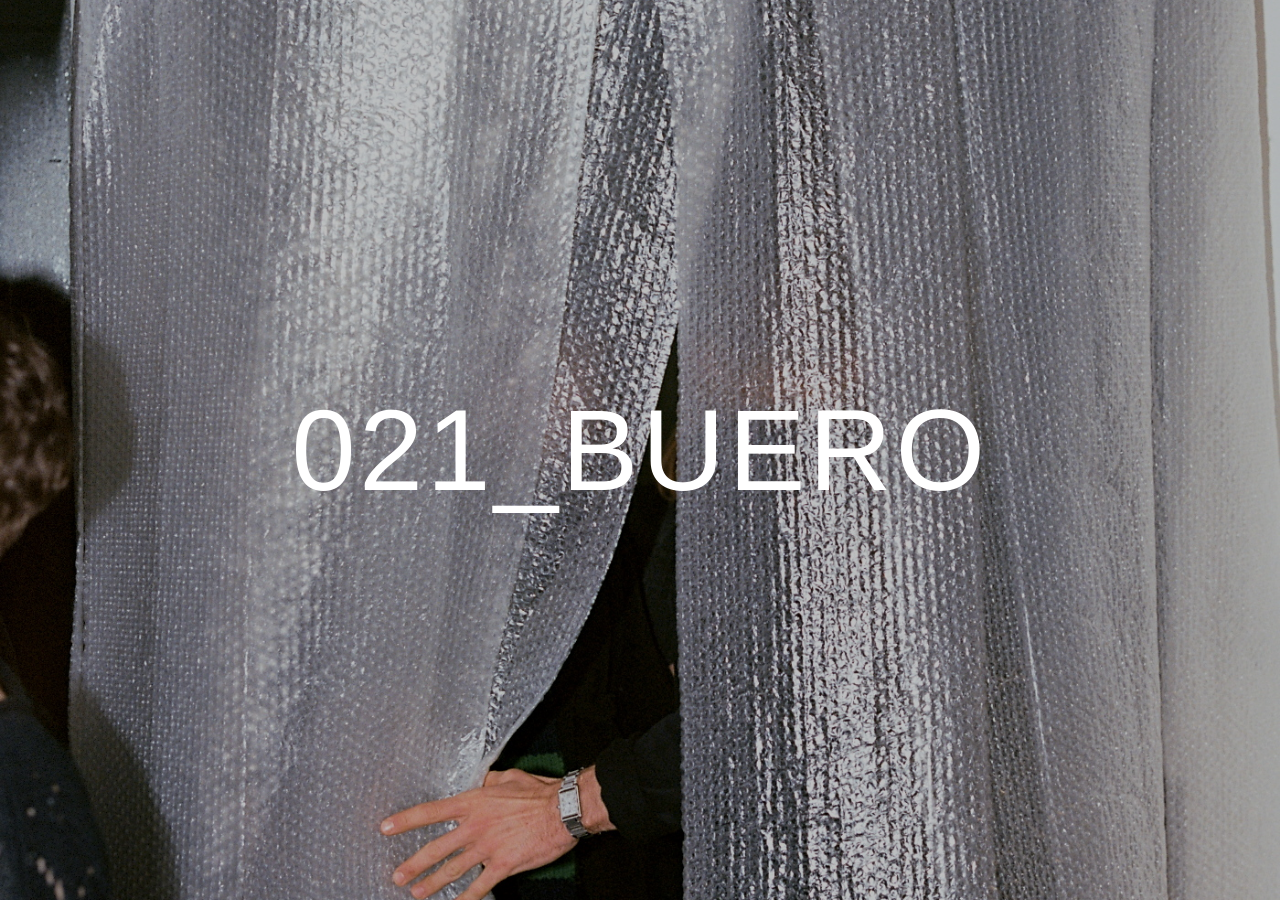
==== index.html @ 570a0ef3 "Add files via upload" ====
<!DOCTYPE html>
<html lang="en">
<head>
  <meta charset="UTF-8" />
  <meta name="viewport" content="width=device-width, initial-scale=1.0" />
  <title>021_BUERO — Architecture, Text, Image & Hospitality</title>
  
<link rel="icon" type="image/png" sizes="32x32" href="/favicon.png?v=2">

<meta property="og:title" content="021_BUERO">
<meta property="og:description" content="Collective inquiring the conditions of living together.">
<meta property="og:type" content="website">
<meta property="og:url" content="https://021buero.ch/">

<meta property="og:image" content="https://021buero.ch/preview.jpg?v=2">
<meta property="og:image:secure_url" content="https://021buero.ch/preview.jpg?v=2">
<meta property="og:image:type" content="image/jpeg">
<meta property="og:image:width" content="1200">
<meta property="og:image:height" content="630">
<meta property="og:image:alt" content="021_BUERO">

  <style>
    * {
      box-sizing: border-box;
      margin: 0;
      padding: 0;
    }

    html, body {
      width: 100%;
      height: 100%;
      font-family: Neue Haas Grotesk, Helvetica, sans-serif;
      color: white;
      overflow: hidden;
      background: black;
    }

    .background {
      position: fixed;
      inset: 0;
      z-index: 0;
    }

    .background img,
    .background video {
      width: 100%;
      height: 100%;
      object-fit: cover;
      filter: brightness(0.75);
    }

    .page {
      position: relative;
      z-index: 1;
      width: 100%;
      height: 100vh;
      display: flex;
      align-items: center;
      justify-content: center;
      text-align: center;
      padding: 24px;
    }

    .title {
      font-size: clamp(42px, 9vw, 140px);
      font-weight: 400;
      letter-spacing: 0.03em;
      cursor: pointer;
      user-select: none;
    }

    .description {
      position: absolute;
      max-width: 620px;
      font-size: clamp(16px, 2vw, 22px);
      line-height: 1.35;
      opacity: 0;
      pointer-events: none;
      transition: opacity 0.4s ease;
      padding: 24px;
    }

    .description.visible {
      opacity: 1;
      pointer-events: auto;
    }
 
.members {
  position: fixed;
  bottom: 24px;
  left: 24px;
  right: 24px;

  display: grid;
  grid-template-columns: repeat(4, 1fr);

  font-size: 13px;
  letter-spacing: 0.03em;
}

.members a {
  color: white;
  text-decoration: none;
}

.members a:nth-child(1) {
  text-align: left;
}

.members a:nth-child(2),
.members a:nth-child(3) {
  text-align: center;
}

.members a:nth-child(4) {
  text-align: right;
}

.members a {
    color: rgba(255,255,255,0.55);
    text-decoration: none;
    transition: color 0.2s ease;
}

.members a:hover {
    color: white;
}

    .title.hidden {
      opacity: 0;
      pointer-events: none;
    }

.email {
  display: inline-block;
  margin-top: 18px;
  color: white;
  text-decoration: none;
  font-size: 14px;
  letter-spacing: 0.02em;
}

.email:hover {
  text-decoration: underline;
}

    @media (max-width: 700px) {
  .members {
    grid-template-columns: repeat(2, 1fr);
    gap: 10px;
    bottom: 16px;
  }

  .members a {
    text-align: center !important;
  }
}
  </style>
</head>

<body>

<div class="background" id="background"></div>

  <main class="page">
    <h1 class="title" id="title">021_BUERO</h1>

    <div class="description" id="description">
      <p>
        021_BUERO inquires the conditions of living together.
      </p>
      <br>
      <p>
        The collective of similar minds plays across transdisciplinary fields of action. It balances conception, reflection & operation within spatial practices, text, image & hospitality.
      </p>
      
        <br>

<br>

<a class="email" href="mailto:contact@021buero.ch">
  contact@021buero.ch
</a>
         <br>
    
    </div>
  </main>

 <script>
  const backgrounds = [
    { type: "image", src: "media/image1.jpg" },
    { type: "image", src: "media/image2.jpg" },
    { type: "image", src: "media/image3.jpg" },
    { type: "image", src: "media/image4.jpg" },
    { type: "image", src: "media/image5.jpg" },
    {
      type: "video",
      src: "media/video1.mp4"
    },
    {
      type: "video",
      src: "media/video2.mp4"
    }
  ];

  const storageKey = "backgroundOrder-v2";

  function shuffle(array) {
    const shuffled = [...array];

    for (let i = shuffled.length - 1; i > 0; i--) {
      const j = Math.floor(Math.random() * (i + 1));
      [shuffled[i], shuffled[j]] = [shuffled[j], shuffled[i]];
    }

    return shuffled;
  }

  function getNextBackground() {
    let order;

    try {
      order = JSON.parse(localStorage.getItem(storageKey) || "[]");
    } catch {
      order = [];
    }

    // Alte oder ungültige gespeicherte Indizes entfernen
    order = order.filter(
      index =>
        Number.isInteger(index) &&
        index >= 0 &&
        index < backgrounds.length
    );

    if (order.length === 0) {
      order = shuffle(backgrounds.map((_, index) => index));
    }

    const nextIndex = order.shift();

    localStorage.setItem(storageKey, JSON.stringify(order));

    return backgrounds[nextIndex] || backgrounds[0];
  }

  const selected = getNextBackground();
  const background = document.getElementById("background");

  function showFallback(src) {
    background.innerHTML = `
      <img src="${src}" alt="">
    `;
  }

  if (selected.type === "image") {
    showFallback(selected.src);
  } else {
    const video = document.createElement("video");

    video.autoplay = true;
    video.muted = true;
    video.loop = true;
    video.playsInline = true;
    video.preload = "auto";
    video.src = selected.src;

    video.addEventListener("error", () => {
      showFallback(selected.fallback || backgrounds[0].src);
    });

    video.addEventListener("loadeddata", () => {
      video.play().catch(() => {
        showFallback(selected.fallback || backgrounds[0].src);
      });
    });

    background.replaceChildren(video);
  }

  const title = document.getElementById("title");
  const description = document.getElementById("description");

  title.addEventListener("click", () => {
    title.classList.add("hidden");
    description.classList.add("visible");
  });

  description.addEventListener("click", event => {
    if (event.target.closest("a")) return;

    description.classList.remove("visible");
    title.classList.remove("hidden");
  });
</script>

</body>
</html>
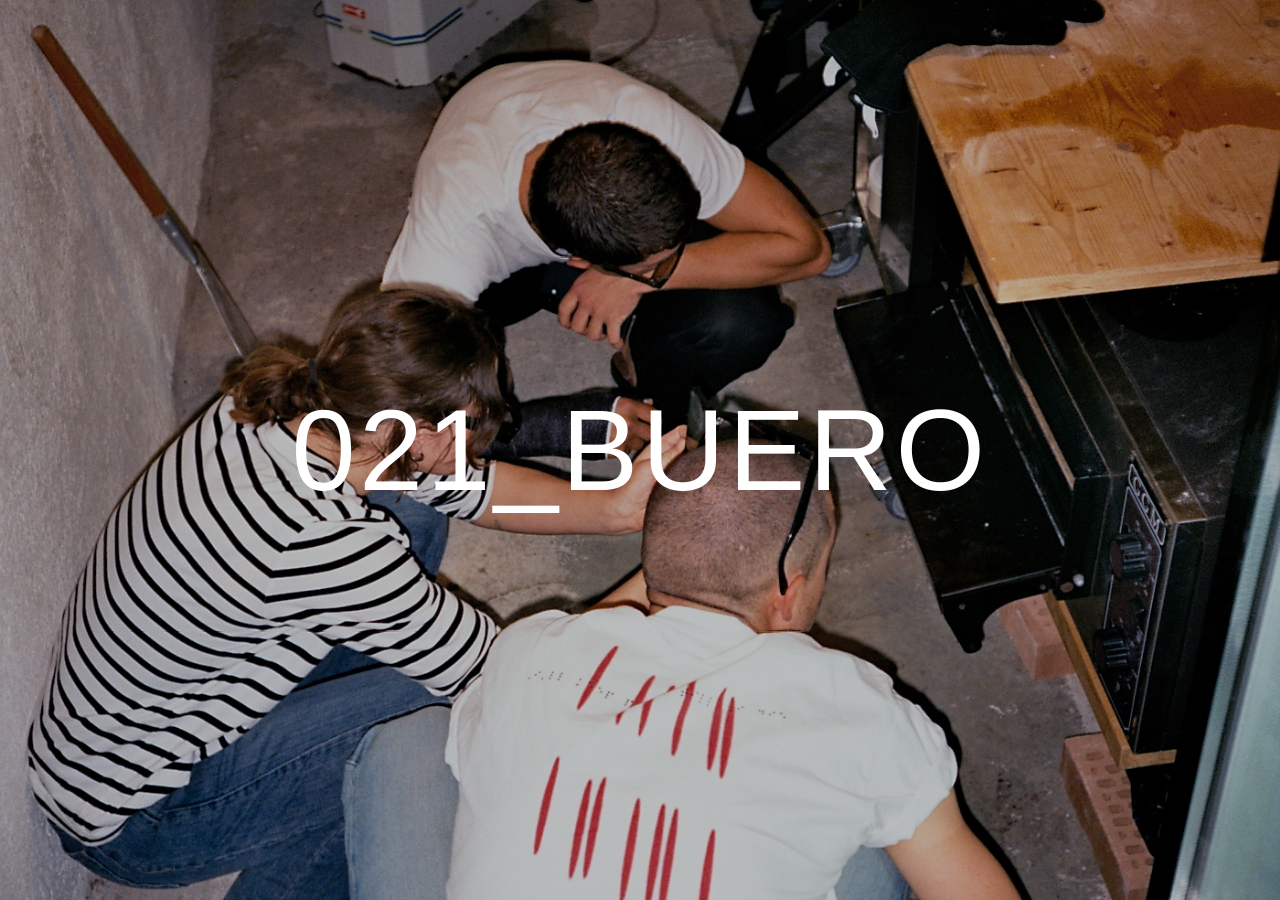
==== commit 6154374c: "Add files via upload" ====
--- a/index.html
+++ b/index.html
@@ -94,36 +94,30 @@
   display: grid;
   grid-template-columns: repeat(4, 1fr);
 
-  font-size: 13px;
+  font-size: 11px;
   letter-spacing: 0.03em;
 }
 
-.members a {
+.members span {
   color: white;
   text-decoration: none;
 }
 
-.members a:nth-child(1) {
+.members span:nth-child(1) {
   text-align: left;
 }
 
-.members a:nth-child(2),
-.members a:nth-child(3) {
+.members span:nth-child(2),
+.members span:nth-child(3) {
   text-align: center;
 }
 
-.members a:nth-child(4) {
+.members span:nth-child(4) {
   text-align: right;
 }
 
-.members a {
-    color: rgba(255,255,255,0.55);
-    text-decoration: none;
-    transition: color 0.2s ease;
-}
-
-.members a:hover {
-    color: white;
+.members span {
+  color: rgba(255,255,255,1);
 }
 
     .title.hidden {
@@ -151,9 +145,11 @@
     bottom: 16px;
   }
 
-  .members a {
+@media (max-width: 700px) {
+  .members span {
     text-align: center !important;
   }
+}
 }
   </style>
 </head>
@@ -175,6 +171,13 @@
       </p>
       
         <br>
+        
+        <div class="members">
+  <span>Dario Gemperle</span>
+  <span>Majella Hauri</span>
+  <span>Robin Gemperle</span>
+  <span>Samuel Fuchs</span>
+</div>
 
 <br>
 
@@ -195,87 +198,38 @@
     { type: "image", src: "media/image5.jpg" },
     {
       type: "video",
-      src: "media/video1.mp4"
+      src: "media/video1.mp4",
+      poster: "media/image1.jpg"
     },
     {
       type: "video",
-      src: "media/video2.mp4"
+      src: "media/video2.mp4",
+      poster: "media/image2.jpg"
     }
   ];
 
-  const storageKey = "backgroundOrder-v2";
-
-  function shuffle(array) {
-    const shuffled = [...array];
-
-    for (let i = shuffled.length - 1; i > 0; i--) {
-      const j = Math.floor(Math.random() * (i + 1));
-      [shuffled[i], shuffled[j]] = [shuffled[j], shuffled[i]];
-    }
-
-    return shuffled;
-  }
-
-  function getNextBackground() {
-    let order;
-
-    try {
-      order = JSON.parse(localStorage.getItem(storageKey) || "[]");
-    } catch {
-      order = [];
-    }
-
-    // Alte oder ungültige gespeicherte Indizes entfernen
-    order = order.filter(
-      index =>
-        Number.isInteger(index) &&
-        index >= 0 &&
-        index < backgrounds.length
-    );
-
-    if (order.length === 0) {
-      order = shuffle(backgrounds.map((_, index) => index));
-    }
-
-    const nextIndex = order.shift();
-
-    localStorage.setItem(storageKey, JSON.stringify(order));
-
-    return backgrounds[nextIndex] || backgrounds[0];
-  }
-
-  const selected = getNextBackground();
+  const selected =
+    backgrounds[Math.floor(Math.random() * backgrounds.length)];
+
   const background = document.getElementById("background");
 
-  function showFallback(src) {
+  if (selected.type === "image") {
     background.innerHTML = `
-      <img src="${src}" alt="">
+      <img src="${selected.src}" alt="">
     `;
-  }
-
-  if (selected.type === "image") {
-    showFallback(selected.src);
   } else {
-    const video = document.createElement("video");
-
-    video.autoplay = true;
-    video.muted = true;
-    video.loop = true;
-    video.playsInline = true;
-    video.preload = "auto";
-    video.src = selected.src;
-
-    video.addEventListener("error", () => {
-      showFallback(selected.fallback || backgrounds[0].src);
-    });
-
-    video.addEventListener("loadeddata", () => {
-      video.play().catch(() => {
-        showFallback(selected.fallback || backgrounds[0].src);
-      });
-    });
-
-    background.replaceChildren(video);
+    background.innerHTML = `
+      <video
+        autoplay
+        muted
+        loop
+        playsinline
+        preload="auto"
+        poster="${selected.poster}"
+      >
+        <source src="${selected.src}" type="video/mp4">
+      </video>
+    `;
   }
 
   const title = document.getElementById("title");
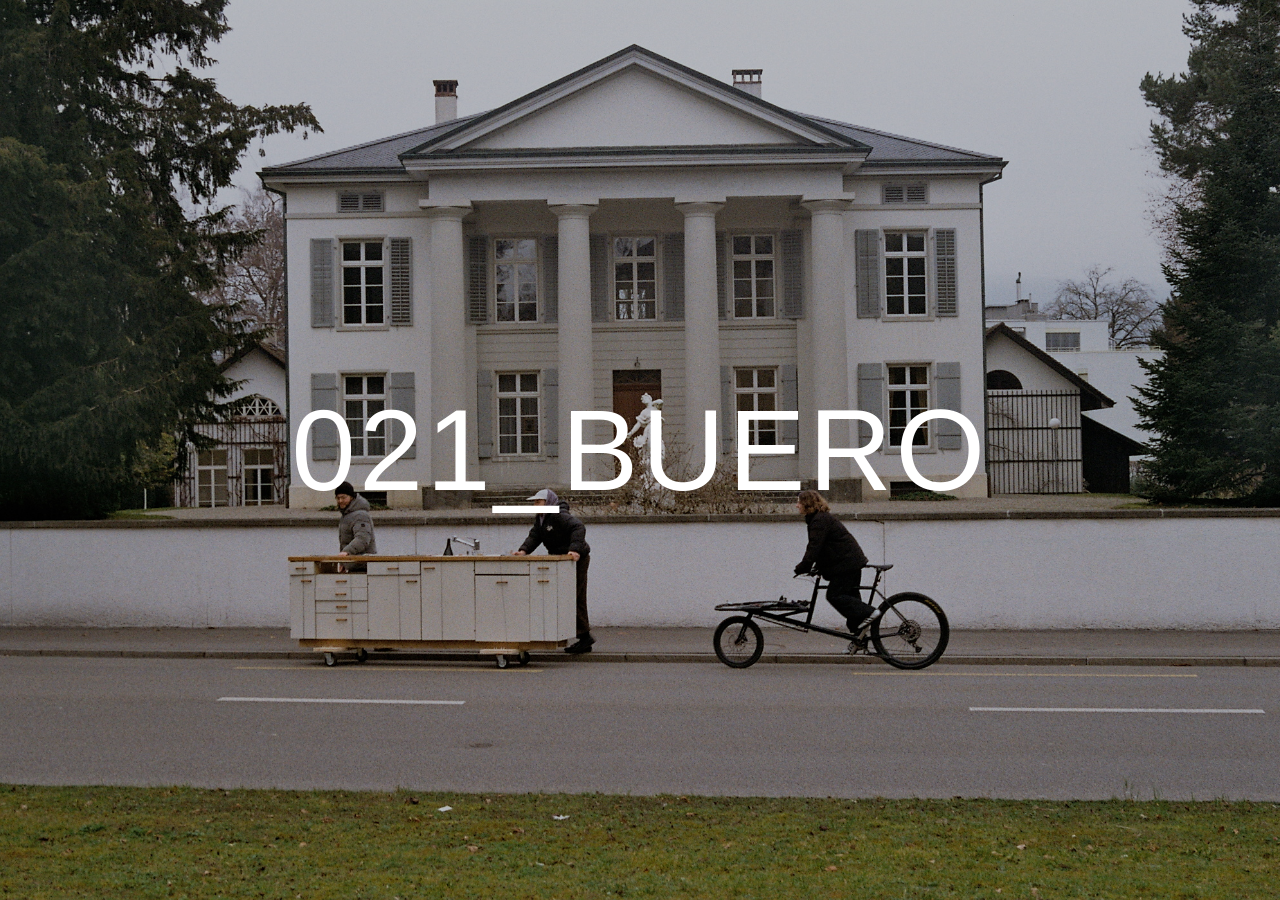
==== commit 1c759bd4: "Add files via upload" ====
--- a/index.html
+++ b/index.html
@@ -196,16 +196,8 @@
     { type: "image", src: "media/image3.jpg" },
     { type: "image", src: "media/image4.jpg" },
     { type: "image", src: "media/image5.jpg" },
-    {
-      type: "video",
-      src: "media/video1.mp4",
-      poster: "media/image1.jpg"
-    },
-    {
-      type: "video",
-      src: "media/video2.mp4",
-      poster: "media/image2.jpg"
-    }
+    { type: "video", src: "media/video1.mp4" },
+    { type: "video", src: "media/video2.mp4" }
   ];
 
   const selected =
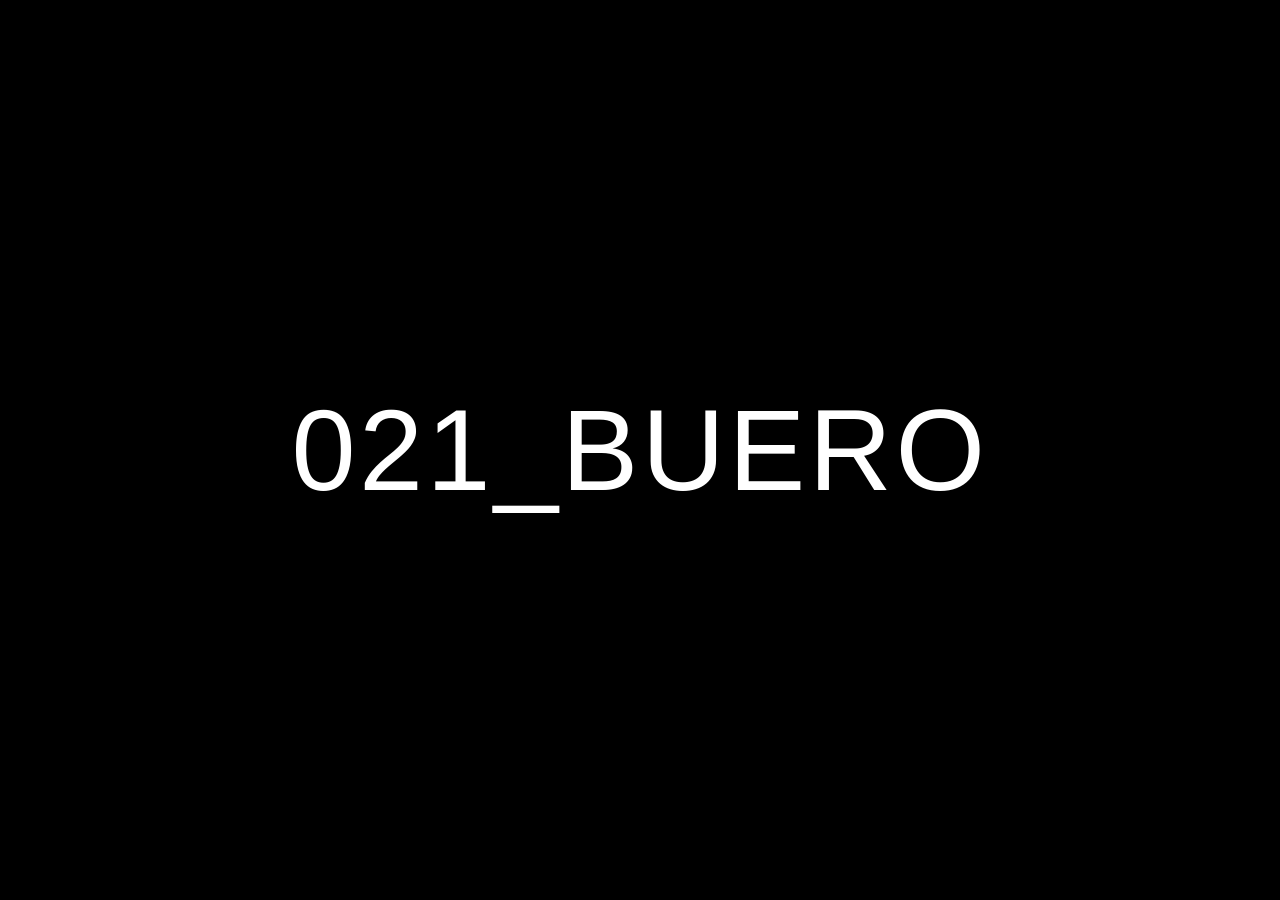
==== commit 79a8ffdb: "Add files via upload" ====
--- a/index.html
+++ b/index.html
@@ -71,7 +71,7 @@
 
     .description {
       position: absolute;
-      max-width: 620px;
+      max-width: 650px;
       font-size: clamp(16px, 2vw, 22px);
       line-height: 1.35;
       opacity: 0;
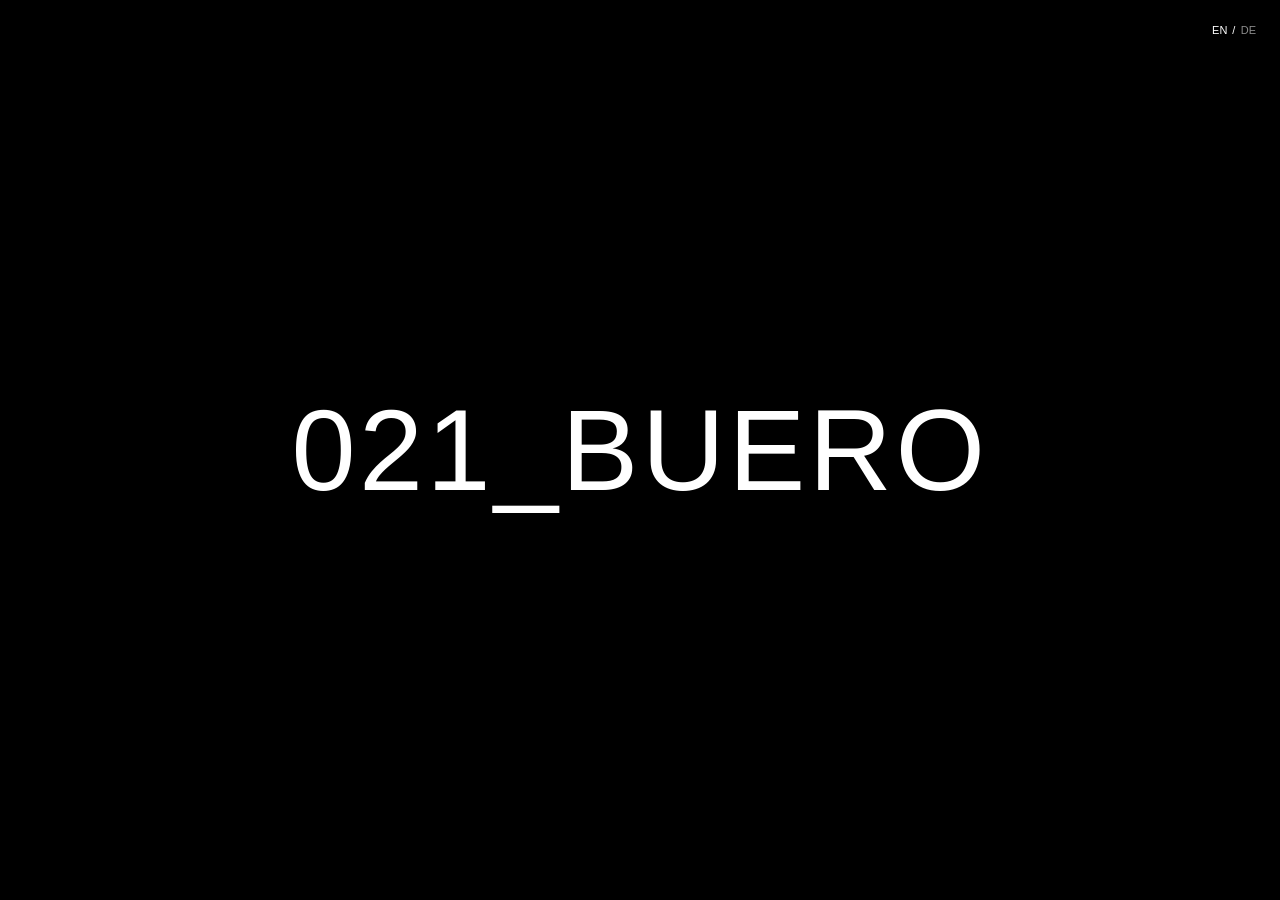
==== commit 014c3723: "Add files via upload" ====
--- a/index.html
+++ b/index.html
@@ -1,23 +1,36 @@
 <!DOCTYPE html>
 <html lang="en">
 <head>
-  <meta charset="UTF-8" />
-  <meta name="viewport" content="width=device-width, initial-scale=1.0" />
+  <meta charset="UTF-8">
+  <meta name="viewport" content="width=device-width, initial-scale=1.0">
+
   <title>021_BUERO — Architecture, Text, Image & Hospitality</title>
-  
-<link rel="icon" type="image/png" sizes="32x32" href="/favicon.png?v=2">
-
-<meta property="og:title" content="021_BUERO">
-<meta property="og:description" content="Collective inquiring the conditions of living together.">
-<meta property="og:type" content="website">
-<meta property="og:url" content="https://021buero.ch/">
-
-<meta property="og:image" content="https://021buero.ch/preview.jpg?v=2">
-<meta property="og:image:secure_url" content="https://021buero.ch/preview.jpg?v=2">
-<meta property="og:image:type" content="image/jpeg">
-<meta property="og:image:width" content="1200">
-<meta property="og:image:height" content="630">
-<meta property="og:image:alt" content="021_BUERO">
+
+  <meta
+    name="description"
+    content="021_BUERO is a collective inquiring into the conditions of living together through architecture, text, image and hospitality."
+  >
+
+  <link
+    rel="icon"
+    type="image/png"
+    sizes="32x32"
+    href="/favicon.png?v=2"
+  >
+
+  <meta property="og:title" content="021_BUERO">
+  <meta
+    property="og:description"
+    content="Collective inquiring into the conditions of living together."
+  >
+  <meta property="og:type" content="website">
+  <meta property="og:url" content="https://021buero.ch/">
+  <meta property="og:image" content="https://021buero.ch/preview.jpg?v=2">
+  <meta property="og:image:secure_url" content="https://021buero.ch/preview.jpg?v=2">
+  <meta property="og:image:type" content="image/jpeg">
+  <meta property="og:image:width" content="1200">
+  <meta property="og:image:height" content="630">
+  <meta property="og:image:alt" content="021_BUERO">
 
   <style>
     * {
@@ -26,10 +39,11 @@
       padding: 0;
     }
 
-    html, body {
+    html,
+    body {
       width: 100%;
       height: 100%;
-      font-family: Neue Haas Grotesk, Helvetica, sans-serif;
+      font-family: "Neue Haas Grotesk", Helvetica, Arial, sans-serif;
       color: white;
       overflow: hidden;
       background: black;
@@ -39,10 +53,12 @@
       position: fixed;
       inset: 0;
       z-index: 0;
+      background: black;
     }
 
     .background img,
     .background video {
+      display: block;
       width: 100%;
       height: 100%;
       object-fit: cover;
@@ -67,178 +83,269 @@
       letter-spacing: 0.03em;
       cursor: pointer;
       user-select: none;
+      transition: opacity 0.4s ease;
+    }
+
+    .title.hidden {
+      opacity: 0;
+      pointer-events: none;
     }
 
     .description {
       position: absolute;
       max-width: 650px;
+      padding: 24px;
       font-size: clamp(16px, 2vw, 22px);
       line-height: 1.35;
       opacity: 0;
       pointer-events: none;
       transition: opacity 0.4s ease;
-      padding: 24px;
     }
 
     .description.visible {
       opacity: 1;
       pointer-events: auto;
     }
- 
-.members {
-  position: fixed;
-  bottom: 24px;
-  left: 24px;
-  right: 24px;
-
-  display: grid;
-  grid-template-columns: repeat(4, 1fr);
-
-  font-size: 11px;
-  letter-spacing: 0.03em;
-}
-
-.members span {
-  color: white;
-  text-decoration: none;
-}
-
-.members span:nth-child(1) {
-  text-align: left;
-}
-
-.members span:nth-child(2),
-.members span:nth-child(3) {
-  text-align: center;
-}
-
-.members span:nth-child(4) {
-  text-align: right;
-}
-
-.members span {
-  color: rgba(255,255,255,1);
-}
-
-    .title.hidden {
-      opacity: 0;
-      pointer-events: none;
-    }
-
-.email {
-  display: inline-block;
-  margin-top: 18px;
-  color: white;
-  text-decoration: none;
-  font-size: 14px;
-  letter-spacing: 0.02em;
-}
-
-.email:hover {
-  text-decoration: underline;
-}
+
+    .language-switch {
+      position: fixed;
+      top: 24px;
+      right: 24px;
+      z-index: 3;
+      display: flex;
+      align-items: center;
+      gap: 5px;
+      font-size: 11px;
+      letter-spacing: 0.03em;
+    }
+
+    .language-switch button {
+      appearance: none;
+      border: 0;
+      padding: 0;
+      background: transparent;
+      color: rgba(255, 255, 255, 0.55);
+      font: inherit;
+      cursor: pointer;
+    }
+
+    .language-switch button:hover,
+    .language-switch button.active {
+      color: white;
+    }
+
+    .members {
+      position: fixed;
+      bottom: 24px;
+      left: 24px;
+      right: 24px;
+      display: grid;
+      grid-template-columns: repeat(4, 1fr);
+      font-size: 11px;
+      letter-spacing: 0.03em;
+    }
+
+    .members span:nth-child(1) {
+      text-align: left;
+    }
+
+    .members span:nth-child(2),
+    .members span:nth-child(3) {
+      text-align: center;
+    }
+
+    .members span:nth-child(4) {
+      text-align: right;
+    }
+
+    .email {
+      display: inline-block;
+      margin-top: 18px;
+      color: white;
+      text-decoration: none;
+      font-size: 14px;
+      letter-spacing: 0.02em;
+    }
+
+    .email:hover {
+      text-decoration: underline;
+    }
 
     @media (max-width: 700px) {
-  .members {
-    grid-template-columns: repeat(2, 1fr);
-    gap: 10px;
-    bottom: 16px;
-  }
-
-@media (max-width: 700px) {
-  .members span {
-    text-align: center !important;
-  }
-}
-}
+      .language-switch {
+        top: 16px;
+        right: 16px;
+      }
+
+      .members {
+        bottom: 16px;
+        grid-template-columns: repeat(2, 1fr);
+        gap: 10px;
+      }
+
+      .members span {
+        text-align: center !important;
+      }
+    }
   </style>
 </head>
 
 <body>
-
-<div class="background" id="background"></div>
+  <div class="background" id="background"></div>
+
+  <div class="language-switch" aria-label="Language selection">
+    <button type="button" data-language="en">EN</button>
+    <span>/</span>
+    <button type="button" data-language="de">DE</button>
+  </div>
 
   <main class="page">
     <h1 class="title" id="title">021_BUERO</h1>
 
     <div class="description" id="description">
-      <p>
-        021_BUERO inquires the conditions of living together.
+      <p id="intro">
+        021_BUERO inquires into the conditions of living together.
       </p>
+
       <br>
-      <p>
-        The collective of similar minds plays across transdisciplinary fields of action. It balances conception, reflection & operation within spatial practices, text, image & hospitality.
+
+      <p id="about">
+        The collective of similar minds plays across transdisciplinary
+        fields of action. It balances conception, reflection and operation
+        within spatial practices, text, image and hospitality.
       </p>
-      
-        <br>
-        
-        <div class="members">
-  <span>Dario Gemperle</span>
-  <span>Majella Hauri</span>
-  <span>Robin Gemperle</span>
-  <span>Samuel Fuchs</span>
-</div>
-
-<br>
-
-<a class="email" href="mailto:contact@021buero.ch">
-  contact@021buero.ch
-</a>
-         <br>
-    
+
+      <a class="email" href="mailto:contact@021buero.ch">
+        contact@021buero.ch
+      </a>
+
+      <div class="members">
+        <span>Dario Gemperle</span>
+        <span>Majella Hauri</span>
+        <span>Robin Gemperle</span>
+        <span>Samuel Fuchs</span>
+      </div>
     </div>
   </main>
 
- <script>
-  const backgrounds = [
-    { type: "image", src: "media/image1.jpg" },
-    { type: "image", src: "media/image2.jpg" },
-    { type: "image", src: "media/image3.jpg" },
-    { type: "image", src: "media/image4.jpg" },
-    { type: "image", src: "media/image5.jpg" },
-    { type: "video", src: "media/video1.mp4" },
-    { type: "video", src: "media/video2.mp4" }
-  ];
-
-  const selected =
-    backgrounds[Math.floor(Math.random() * backgrounds.length)];
-
-  const background = document.getElementById("background");
-
-  if (selected.type === "image") {
-    background.innerHTML = `
-      <img src="${selected.src}" alt="">
-    `;
-  } else {
-    background.innerHTML = `
-      <video
-        autoplay
-        muted
-        loop
-        playsinline
-        preload="auto"
-        poster="${selected.poster}"
-      >
-        <source src="${selected.src}" type="video/mp4">
-      </video>
-    `;
-  }
-
-  const title = document.getElementById("title");
-  const description = document.getElementById("description");
-
-  title.addEventListener("click", () => {
-    title.classList.add("hidden");
-    description.classList.add("visible");
-  });
-
-  description.addEventListener("click", event => {
-    if (event.target.closest("a")) return;
-
-    description.classList.remove("visible");
-    title.classList.remove("hidden");
-  });
-</script>
-
+  <script>
+    const backgrounds = [
+      { type: "image", src: "media/image1.jpg" },
+      { type: "image", src: "media/image2.jpg" },
+      { type: "image", src: "media/image3.jpg" },
+      { type: "image", src: "media/image4.jpg" },
+      { type: "image", src: "media/image5.jpg" },
+      { type: "video", src: "media/video1.mp4" },
+      { type: "video", src: "media/video2.mp4" }
+    ];
+
+    const selected =
+      backgrounds[Math.floor(Math.random() * backgrounds.length)];
+
+    const background = document.getElementById("background");
+
+    if (selected.type === "image") {
+      background.innerHTML = `
+        <img src="${selected.src}" alt="">
+      `;
+    } else {
+      background.innerHTML = `
+        <video autoplay muted loop playsinline preload="auto">
+          <source src="${selected.src}" type="video/mp4">
+        </video>
+      `;
+    }
+
+    const title = document.getElementById("title");
+    const description = document.getElementById("description");
+    const intro = document.getElementById("intro");
+    const about = document.getElementById("about");
+
+    const languageButtons = document.querySelectorAll(
+      ".language-switch button"
+    );
+
+    const descriptionMeta = document.querySelector(
+      'meta[name="description"]'
+    );
+
+    const translations = {
+      en: {
+        pageTitle:
+          "021_BUERO — Architecture, Text, Image & Hospitality",
+        intro:
+          "021_BUERO inquires into the conditions of living together.",
+        about:
+          "The collective of similar minds plays across transdisciplinary fields of action. It balances conception, reflection and operation within spatial practices, text, image and hospitality.",
+        description:
+          "021_BUERO is a collective inquiring into the conditions of living together through architecture, text, image and hospitality."
+      },
+
+      de: {
+        pageTitle:
+          "021_BUERO — Architektur, Text, Bild & Gastlichkeit",
+        intro:
+          "021_BUERO untersucht Bedingungen des Zusammenlebens.",
+        about:
+          "Das Kollektiv aus Gleichdenkenden bespielt Aktionsräume in transdisziplinärer Methodik. Im Umgang mit Raum, Text, Bild und Hospitality, balanciert es Konzeption, Reflexion und Operatives.",
+        description:
+          "021_BUERO ist ein Kollektiv, das die Bedingungen des Zusammenlebens durch Architektur, Text, Bild und Gastlichkeit untersucht."
+      }
+    };
+
+    function setLanguage(language) {
+      const translation = translations[language];
+
+      document.documentElement.lang = language;
+      document.title = translation.pageTitle;
+
+      intro.textContent = translation.intro;
+      about.textContent = translation.about;
+
+      if (descriptionMeta) {
+        descriptionMeta.setAttribute(
+          "content",
+          translation.description
+        );
+      }
+
+      languageButtons.forEach(button => {
+        button.classList.toggle(
+          "active",
+          button.dataset.language === language
+        );
+      });
+
+      localStorage.setItem("language", language);
+    }
+
+    languageButtons.forEach(button => {
+      button.addEventListener("click", event => {
+        event.stopPropagation();
+        setLanguage(button.dataset.language);
+      });
+    });
+
+    const savedLanguage = localStorage.getItem("language");
+
+    const browserLanguage =
+      navigator.language.toLowerCase().startsWith("de")
+        ? "de"
+        : "en";
+
+    setLanguage(savedLanguage || browserLanguage);
+
+    title.addEventListener("click", () => {
+      title.classList.add("hidden");
+      description.classList.add("visible");
+    });
+
+    description.addEventListener("click", event => {
+      if (event.target.closest("a")) return;
+
+      description.classList.remove("visible");
+      title.classList.remove("hidden");
+    });
+  </script>
 </body>
 </html>
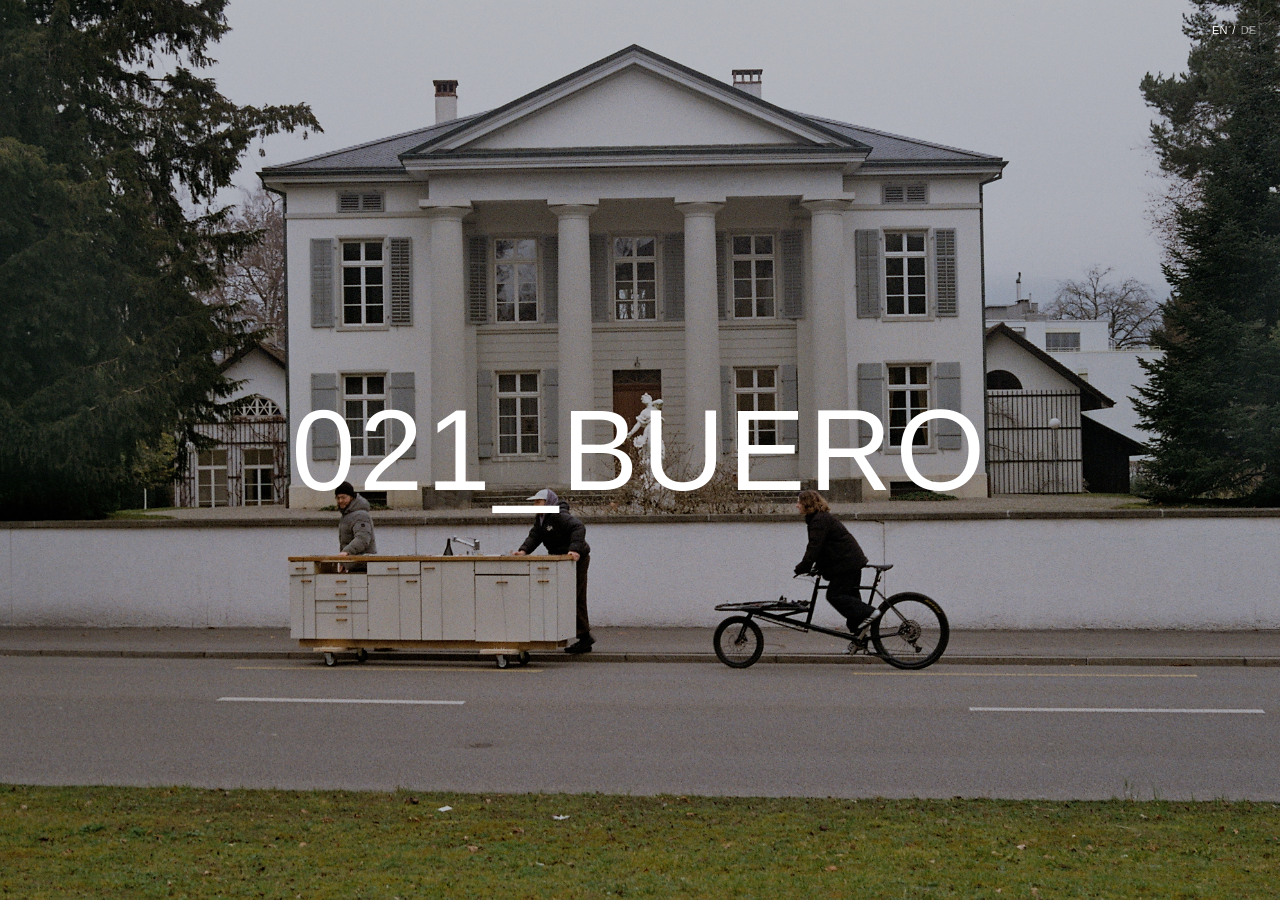
==== commit c411e6bd: "Add files via upload" ====
--- a/index.html
+++ b/index.html
@@ -235,6 +235,7 @@
       { type: "image", src: "media/image3.jpg" },
       { type: "image", src: "media/image4.jpg" },
       { type: "image", src: "media/image5.jpg" },
+  	  { type: "image", src: "media/image6.jpg" },
       { type: "video", src: "media/video1.mp4" },
       { type: "video", src: "media/video2.mp4" }
     ];
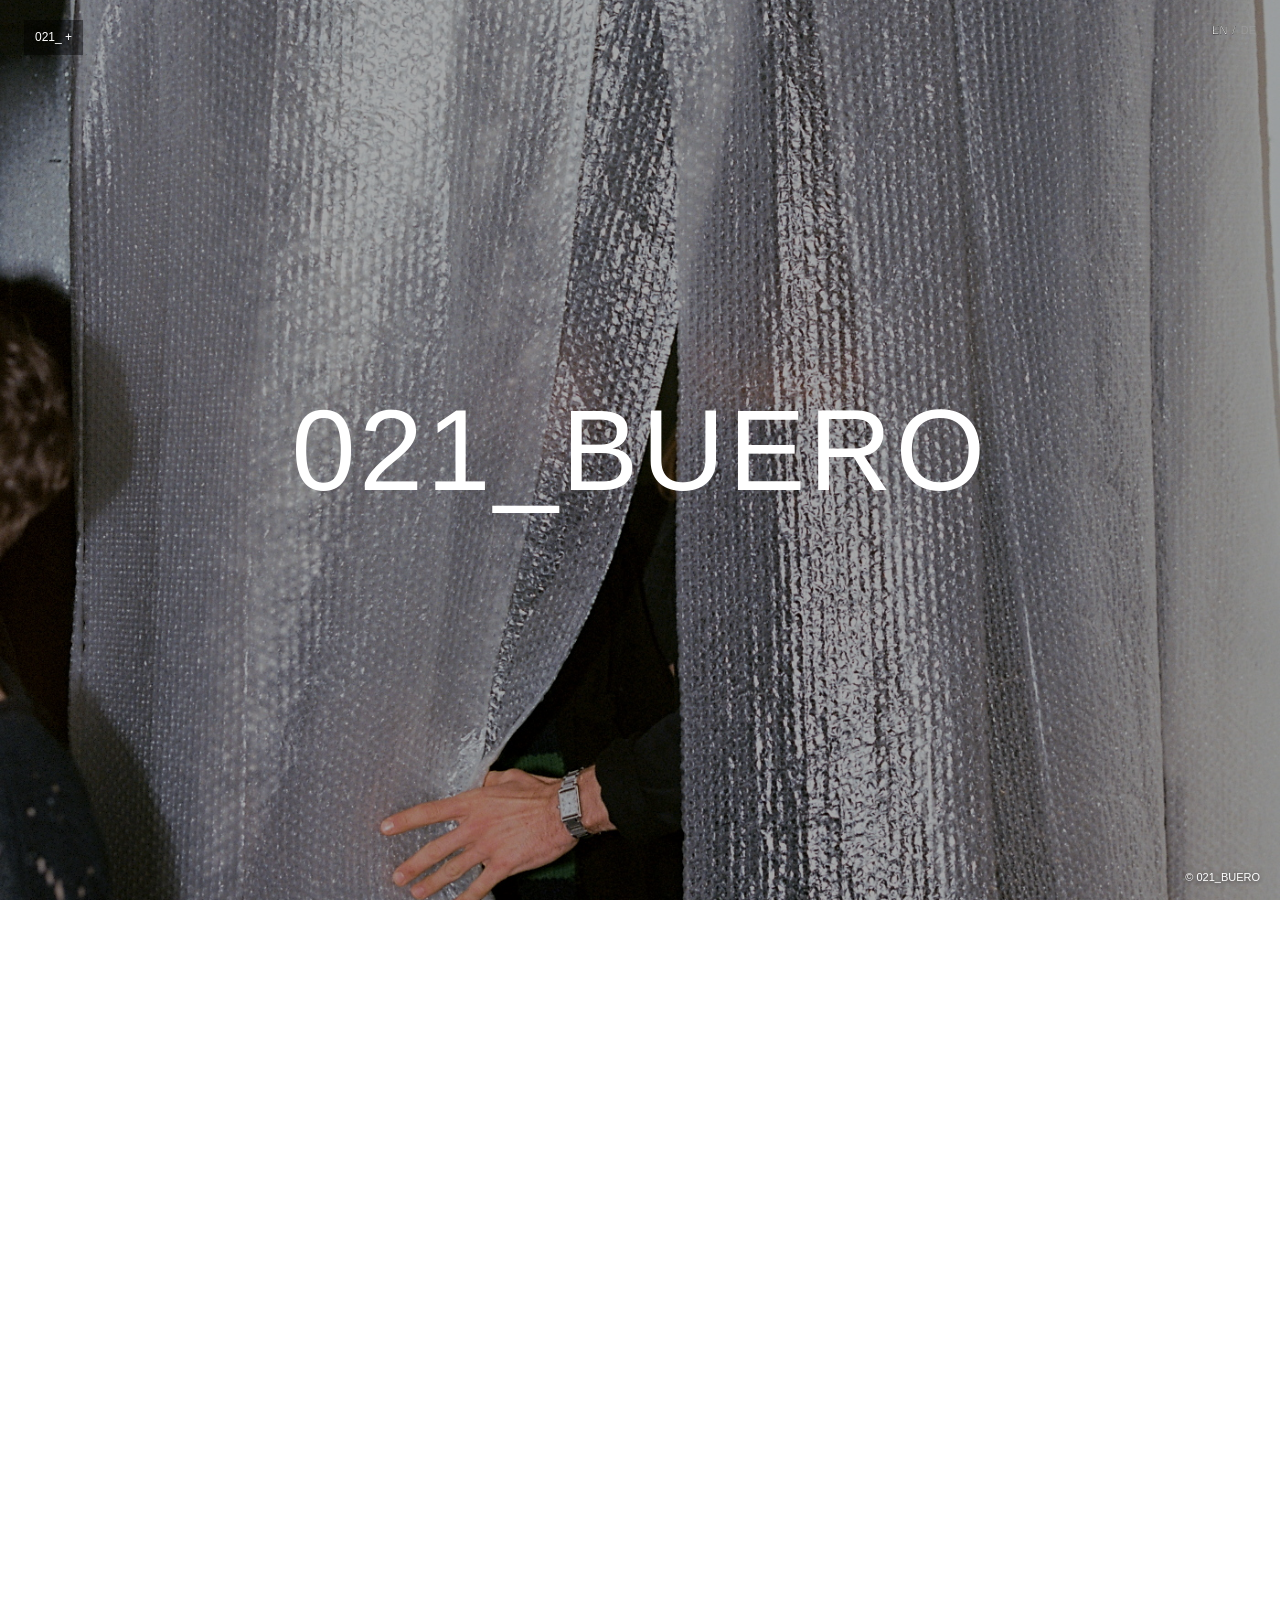
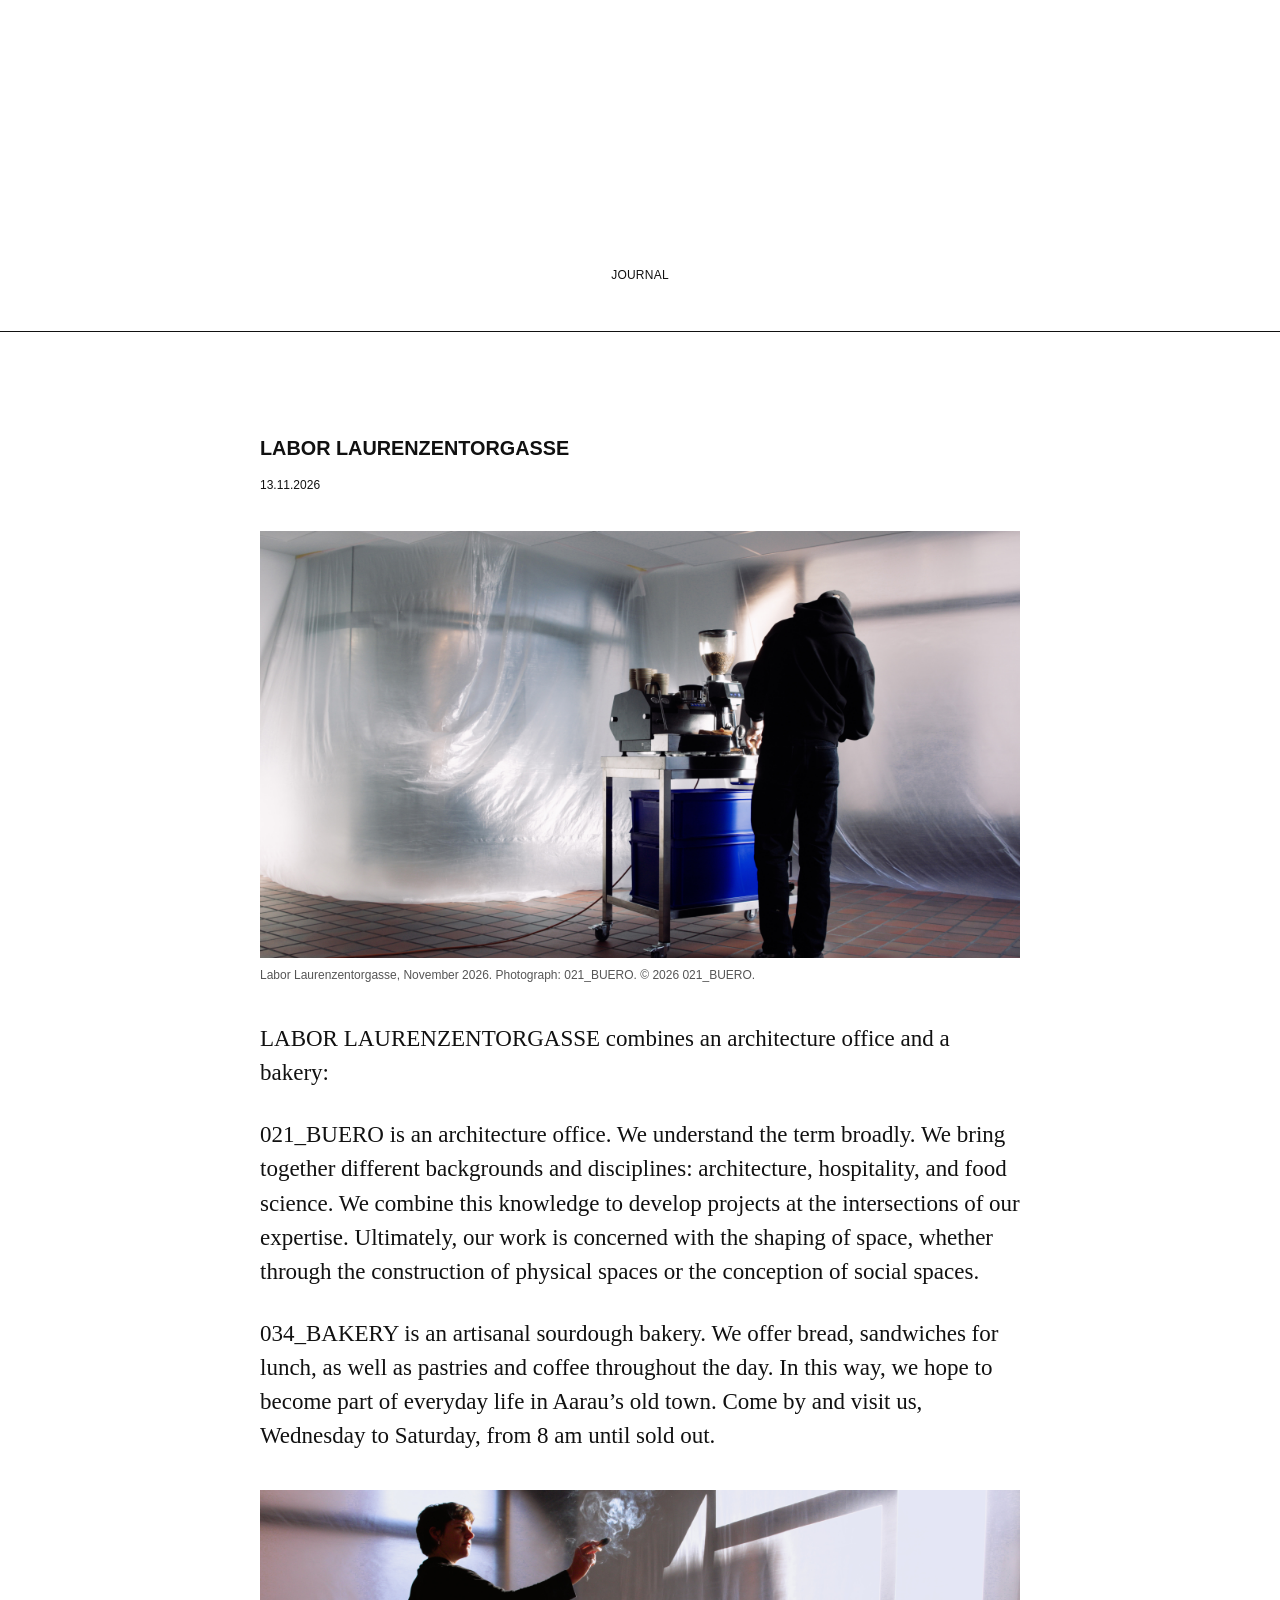
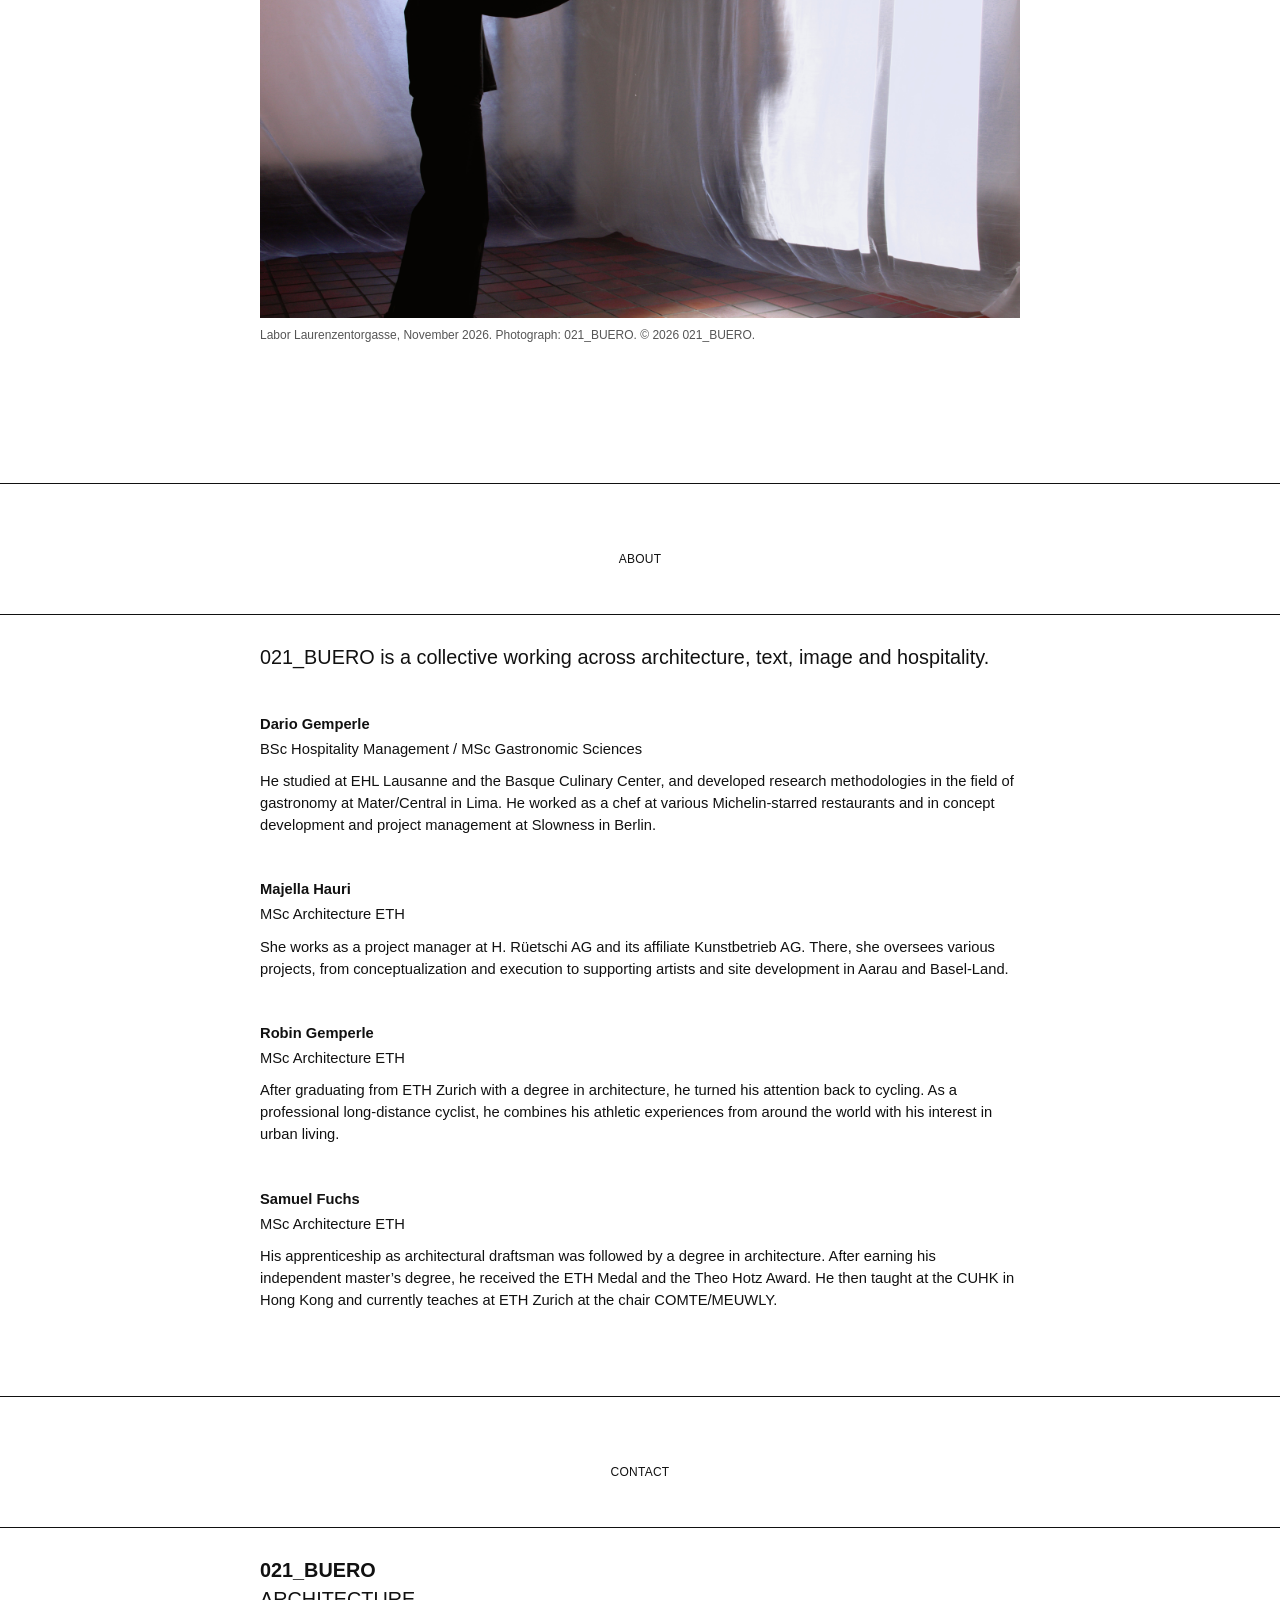
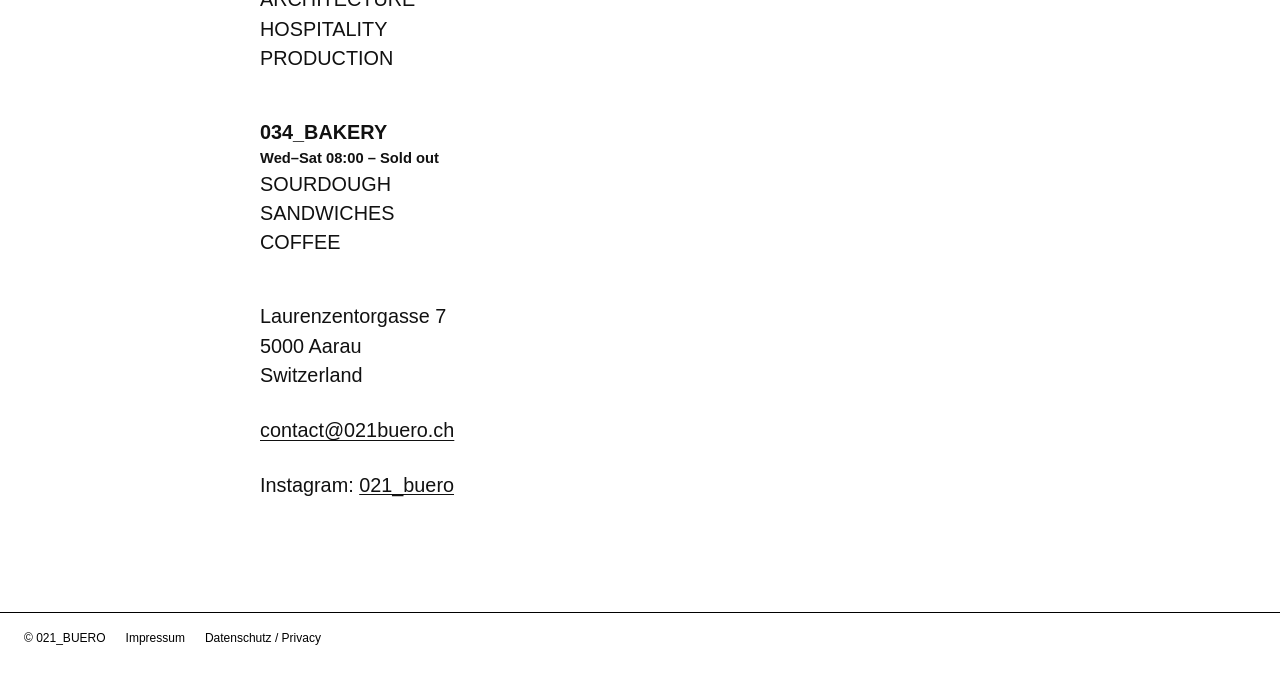
==== commit 4f54135d: "Add files via upload" ====
--- a/index.html
+++ b/index.html
@@ -1,352 +1,114 @@
 <!DOCTYPE html>
+
 <html lang="en">
 <head>
-  <meta charset="UTF-8">
-  <meta name="viewport" content="width=device-width, initial-scale=1.0">
-
-  <title>021_BUERO — Architecture, Text, Image & Hospitality</title>
-
-  <meta
-    name="description"
-    content="021_BUERO is a collective inquiring into the conditions of living together through architecture, text, image and hospitality."
-  >
-
-  <link
-    rel="icon"
-    type="image/png"
-    sizes="32x32"
-    href="/favicon.png?v=2"
-  >
-
-  <meta property="og:title" content="021_BUERO">
-  <meta
-    property="og:description"
-    content="Collective inquiring into the conditions of living together."
-  >
-  <meta property="og:type" content="website">
-  <meta property="og:url" content="https://021buero.ch/">
-  <meta property="og:image" content="https://021buero.ch/preview.jpg?v=2">
-  <meta property="og:image:secure_url" content="https://021buero.ch/preview.jpg?v=2">
-  <meta property="og:image:type" content="image/jpeg">
-  <meta property="og:image:width" content="1200">
-  <meta property="og:image:height" content="630">
-  <meta property="og:image:alt" content="021_BUERO">
-
-  <style>
-    * {
-      box-sizing: border-box;
-      margin: 0;
-      padding: 0;
-    }
-
-    html,
-    body {
-      width: 100%;
-      height: 100%;
-      font-family: "Neue Haas Grotesk", Helvetica, Arial, sans-serif;
-      color: white;
-      overflow: hidden;
-      background: black;
-    }
-
-    .background {
-      position: fixed;
-      inset: 0;
-      z-index: 0;
-      background: black;
-    }
-
-    .background img,
-    .background video {
-      display: block;
-      width: 100%;
-      height: 100%;
-      object-fit: cover;
-      filter: brightness(0.75);
-    }
-
-    .page {
-      position: relative;
-      z-index: 1;
-      width: 100%;
-      height: 100vh;
-      display: flex;
-      align-items: center;
-      justify-content: center;
-      text-align: center;
-      padding: 24px;
-    }
-
-    .title {
-      font-size: clamp(42px, 9vw, 140px);
-      font-weight: 400;
-      letter-spacing: 0.03em;
-      cursor: pointer;
-      user-select: none;
-      transition: opacity 0.4s ease;
-    }
-
-    .title.hidden {
-      opacity: 0;
-      pointer-events: none;
-    }
-
-    .description {
-      position: absolute;
-      max-width: 650px;
-      padding: 24px;
-      font-size: clamp(16px, 2vw, 22px);
-      line-height: 1.35;
-      opacity: 0;
-      pointer-events: none;
-      transition: opacity 0.4s ease;
-    }
-
-    .description.visible {
-      opacity: 1;
-      pointer-events: auto;
-    }
-
-    .language-switch {
-      position: fixed;
-      top: 24px;
-      right: 24px;
-      z-index: 3;
-      display: flex;
-      align-items: center;
-      gap: 5px;
-      font-size: 11px;
-      letter-spacing: 0.03em;
-    }
-
-    .language-switch button {
-      appearance: none;
-      border: 0;
-      padding: 0;
-      background: transparent;
-      color: rgba(255, 255, 255, 0.55);
-      font: inherit;
-      cursor: pointer;
-    }
-
-    .language-switch button:hover,
-    .language-switch button.active {
-      color: white;
-    }
-
-    .members {
-      position: fixed;
-      bottom: 24px;
-      left: 24px;
-      right: 24px;
-      display: grid;
-      grid-template-columns: repeat(4, 1fr);
-      font-size: 11px;
-      letter-spacing: 0.03em;
-    }
-
-    .members span:nth-child(1) {
-      text-align: left;
-    }
-
-    .members span:nth-child(2),
-    .members span:nth-child(3) {
-      text-align: center;
-    }
-
-    .members span:nth-child(4) {
-      text-align: right;
-    }
-
-    .email {
-      display: inline-block;
-      margin-top: 18px;
-      color: white;
-      text-decoration: none;
-      font-size: 14px;
-      letter-spacing: 0.02em;
-    }
-
-    .email:hover {
-      text-decoration: underline;
-    }
-
-    @media (max-width: 700px) {
-      .language-switch {
-        top: 16px;
-        right: 16px;
-      }
-
-      .members {
-        bottom: 16px;
-        grid-template-columns: repeat(2, 1fr);
-        gap: 10px;
-      }
-
-      .members span {
-        text-align: center !important;
-      }
-    }
-  </style>
+<meta charset="utf-8"/>
+<meta content="width=device-width, initial-scale=1" name="viewport"/>
+<meta content="021_BUERO is a collective inquiring into the conditions of living together through architecture, text, image and hospitality." name="description"/>
+<title>021_BUERO — Architecture &amp; Hospitality</title>
+<link href="/favicon.png?v=2" rel="icon" type="image/png"/>
+<meta content="021_BUERO" property="og:title"/>
+<meta content="Collective inquiring into the conditions of living together." property="og:description"/>
+<meta content="website" property="og:type"/>
+<meta content="https://021buero.ch/" property="og:url"/>
+<meta content="https://021buero.ch/preview.jpg?v=2" property="og:image"/>
+<link rel="stylesheet" href="style.css?v=3"/>
 </head>
-
 <body>
-  <div class="background" id="background"></div>
-
-  <div class="language-switch" aria-label="Language selection">
-    <button type="button" data-language="en">EN</button>
-    <span>/</span>
-    <button type="button" data-language="de">DE</button>
-  </div>
-
-  <main class="page">
-    <h1 class="title" id="title">021_BUERO</h1>
-
-    <div class="description" id="description">
-      <p id="intro">
-        021_BUERO inquires into the conditions of living together.
-      </p>
-
-      <br>
-
-      <p id="about">
-        The collective of similar minds plays across transdisciplinary
-        fields of action. It balances conception, reflection and operation
-        within spatial practices, text, image and hospitality.
-      </p>
-
-      <a class="email" href="mailto:contact@021buero.ch">
-        contact@021buero.ch
-      </a>
-
-      <div class="members">
-        <span>Dario Gemperle</span>
-        <span>Majella Hauri</span>
-        <span>Robin Gemperle</span>
-        <span>Samuel Fuchs</span>
-      </div>
-    </div>
-  </main>
-
-  <script>
-    const backgrounds = [
-      { type: "image", src: "media/image1.jpg" },
-      { type: "image", src: "media/image2.jpg" },
-      { type: "image", src: "media/image3.jpg" },
-      { type: "image", src: "media/image4.jpg" },
-      { type: "image", src: "media/image5.jpg" },
-  	  { type: "image", src: "media/image6.jpg" },
-      { type: "video", src: "media/video1.mp4" },
-      { type: "video", src: "media/video2.mp4" }
-    ];
-
-    const selected =
-      backgrounds[Math.floor(Math.random() * backgrounds.length)];
-
-    const background = document.getElementById("background");
-
-    if (selected.type === "image") {
-      background.innerHTML = `
-        <img src="${selected.src}" alt="">
-      `;
-    } else {
-      background.innerHTML = `
-        <video autoplay muted loop playsinline preload="auto">
-          <source src="${selected.src}" type="video/mp4">
-        </video>
-      `;
-    }
-
-    const title = document.getElementById("title");
-    const description = document.getElementById("description");
-    const intro = document.getElementById("intro");
-    const about = document.getElementById("about");
-
-    const languageButtons = document.querySelectorAll(
-      ".language-switch button"
-    );
-
-    const descriptionMeta = document.querySelector(
-      'meta[name="description"]'
-    );
-
-    const translations = {
-      en: {
-        pageTitle:
-          "021_BUERO — Architecture, Text, Image & Hospitality",
-        intro:
-          "021_BUERO inquires into the conditions of living together.",
-        about:
-          "The collective of similar minds plays across transdisciplinary fields of action. It balances conception, reflection and operation within spatial practices, text, image and hospitality.",
-        description:
-          "021_BUERO is a collective inquiring into the conditions of living together through architecture, text, image and hospitality."
-      },
-
-      de: {
-        pageTitle:
-          "021_BUERO — Architektur, Text, Bild & Gastlichkeit",
-        intro:
-          "021_BUERO untersucht Bedingungen des Zusammenlebens.",
-        about:
-          "Das Kollektiv aus Gleichdenkenden bespielt Aktionsräume in transdisziplinärer Methodik. Im Umgang mit Raum, Text, Bild und Hospitality, balanciert es Konzeption, Reflexion und Operatives.",
-        description:
-          "021_BUERO ist ein Kollektiv, das die Bedingungen des Zusammenlebens durch Architektur, Text, Bild und Gastlichkeit untersucht."
-      }
-    };
-
-    function setLanguage(language) {
-      const translation = translations[language];
-
-      document.documentElement.lang = language;
-      document.title = translation.pageTitle;
-
-      intro.textContent = translation.intro;
-      about.textContent = translation.about;
-
-      if (descriptionMeta) {
-        descriptionMeta.setAttribute(
-          "content",
-          translation.description
-        );
-      }
-
-      languageButtons.forEach(button => {
-        button.classList.toggle(
-          "active",
-          button.dataset.language === language
-        );
-      });
-
-      localStorage.setItem("language", language);
-    }
-
-    languageButtons.forEach(button => {
-      button.addEventListener("click", event => {
-        event.stopPropagation();
-        setLanguage(button.dataset.language);
-      });
-    });
-
-    const savedLanguage = localStorage.getItem("language");
-
-    const browserLanguage =
-      navigator.language.toLowerCase().startsWith("de")
-        ? "de"
-        : "en";
-
-    setLanguage(savedLanguage || browserLanguage);
-
-    title.addEventListener("click", () => {
-      title.classList.add("hidden");
-      description.classList.add("visible");
-    });
-
-    description.addEventListener("click", event => {
-      if (event.target.closest("a")) return;
-
-      description.classList.remove("visible");
-      title.classList.remove("hidden");
-    });
-  </script>
+<nav aria-label="Main navigation" class="site-menu">
+<button aria-controls="menuPanel" aria-expanded="false" class="menu-toggle" id="menuToggle" type="button">021_ +</button>
+<div class="menu-panel" hidden="" id="menuPanel">
+<a href="#opening" id="navHome">021_BUERO</a>
+<div class="menu-item menu-item-journal" id="journalMenuItem">
+<a href="#journal-section" id="navEntries" aria-haspopup="true" aria-expanded="false" aria-controls="journalSubmenu">Journal</a>
+<div class="menu-submenu" id="journalSubmenu">
+<!-- Entries are created automatically from journal.json -->
+</div>
+</div>
+<a href="#about-section" id="navAbout">About / Über uns</a>
+<a href="#contact-section" id="navContact">Contact / Kontakt</a>
+</div>
+</nav>
+<div aria-label="Language selection" class="language-switch">
+<button class="active" data-language="en" type="button">EN</button><span>/</span><button data-language="de" type="button">DE</button>
+</div>
+<section aria-label="021_BUERO introduction" class="opening" id="opening">
+<div class="opening-sticky" id="openingSticky">
+<div class="background" id="background"></div>
+<span aria-label="Bildrechte: 021_BUERO" class="fullbleed-credit">© 021_BUERO</span>
+<h1 class="cover-title" id="coverTitle"><button aria-label="Read about 021_BUERO" id="openIntro" type="button">021_BUERO</button></h1>
+<div class="intro" id="intro" role="button" tabindex="0" aria-label="Return to 021_BUERO">
+<p id="introLine">021_BUERO inquires into the conditions of living together.</p>
+<p id="aboutLine">The collective of similar minds plays across transdisciplinary fields of action. It balances conception, reflection and operation within spatial practices, text, image and hospitality.</p>
+</div>
+</div>
+</section>
+<header aria-label="Journal" class="section-heading" id="journal-section">
+<h2>Journal</h2>
+</header>
+<div id="journal-articles" aria-live="off"></div>
+<header aria-label="About" class="section-heading" id="about-section">
+<h2 id="aboutHeading">About</h2>
+</header>
+<section class="info-section" id="about-content">
+<div class="info-inner">
+<p id="aboutDetail">021_BUERO is a collective working across architecture, text, image and hospitality.</p>
+<div class="people">
+<section class="person">
+<h3>Dario Gemperle</h3>
+<p class="qualification">BSc Hospitality Management / MSc Gastronomic Sciences</p>
+<p class="bio" id="bioDario"></p>
+</section>
+<section class="person">
+<h3>Majella Hauri</h3>
+<p class="qualification" id="qualificationMajella">MSc Architecture ETH</p>
+<p class="bio" id="bioMajella"></p>
+</section>
+<section class="person">
+<h3>Robin Gemperle</h3>
+<p class="qualification" id="qualificationRobin">MSc Architecture ETH</p>
+<p class="bio" id="bioRobin"></p>
+</section>
+<section class="person">
+<h3>Samuel Fuchs</h3>
+<p class="qualification" id="qualificationSamuel">MSc Architecture ETH</p>
+<p class="bio" id="bioSamuel"></p>
+</section>
+</div>
+</div>
+</section>
+<header aria-label="Contact" class="section-heading" id="contact-section">
+<h2 id="contactHeading">Contact</h2>
+</header>
+<section class="info-section" id="contact-content">
+<div class="info-inner">
+<div class="contact-block">
+<p class="contact-name">021_BUERO</p>
+<p>
+  <span id="contactArchitecture">ARCHITEKTUR</span><br/>
+  HOSPITALITY<br/>
+  <span id="contactProduction">PRODUKTION</span>
+</p>
+</div>
+<div class="contact-block">
+<p class="contact-name">034_BAKERY</p>
+<p class="bakery-hours" id="bakeryHours">Mi–Sa 08:00 – Ausverkauft</p>
+<p>
+  <span id="contactSourdough">SAUERTEIG</span><br/>
+  SANDWICHES<br/>
+  <span id="contactCoffee">KAFFEE</span>
+</p>
+</div>
+<p>Laurenzentorgasse 7<br/>5000 Aarau<br/>Switzerland</p>
+<p><a href="mailto:contact@021buero.ch">contact@021buero.ch</a></p>
+<p>Instagram: <a href="https://www.instagram.com/021_buero/" rel="noopener noreferrer" target="_blank">021_buero</a></p>
+</div>
+</section>
+<footer class="legal-footer">
+  <span>© 021_BUERO</span>
+  <a href="impressum.html">Impressum</a>
+  <a href="datenschutz.html">Datenschutz / Privacy</a>
+</footer>
+<script src="script.js" defer></script>
 </body>
-</html>+</html>
--- a/style.css
+++ b/style.css
@@ -0,0 +1,169 @@
+/* 021_BUERO — Gestaltung. Jede Regel hat hier nur eine zuständige Stelle. */
+:root {
+  --font: "Neue Haas Grotesk", "Neue Haas Grotesk Text Pro", "Helvetica Neue", Helvetica, Arial, sans-serif;
+  --text-size: clamp(17px, 1.55vw, 21px);
+  --small-size: 12px;
+  --content-width: 760px;
+}
+* { box-sizing: border-box; }
+html { scroll-behavior: smooth; background: #fff; }
+body { margin: 0; color: #111; background: #fff; font-family: var(--font); }
+button { font: inherit; }
+
+/* Startbild und Einleitung: zwei Bildschirmhöhen, Bild bleibt beim Scrollen stehen. */
+.opening { position: relative; height: 200svh; }
+.opening-sticky { position: sticky; top: 0; height: 100svh; overflow: hidden; background: #111; color: #fff; }
+.background { position: absolute; inset: 0; background: #111; }
+.background img, .background video { display: block; width: 100%; height: 100%; object-fit: cover; filter: brightness(.66); }
+.opening-sticky::after { content: ""; position: absolute; inset: 0; background: rgba(0,0,0,var(--veil,0)); pointer-events: none; }
+.cover-title { position: absolute; z-index: 2; left: 50%; top: 50%; transform: translate(-50%,calc(-50% - var(--title-up,0px))); margin: 0; font-size: clamp(42px,9vw,140px); font-weight: 400; letter-spacing: .03em; white-space: nowrap; opacity: var(--title-opacity,1); }
+.cover-title button { padding: 0; border: 0; background: none; color: inherit; cursor: pointer; letter-spacing: inherit; font: inherit; }
+.intro { position: absolute; z-index: 2; left: 50%; top: 50%; transform: translate(-50%,-50%); width: min(650px,calc(100% - 48px)); max-width: var(--content-width); text-align: center; font-size: var(--text-size); line-height: 1.48; opacity: var(--intro-opacity,0); pointer-events: none; }
+.intro p { margin: 0 0 1.25em; }
+.intro.is-clickable { cursor: pointer; }
+.intro:focus-visible { outline: 1px solid #fff; outline-offset: 8px; }
+
+/* Feste Navigation und Sprachauswahl. */
+.site-menu { position: fixed; top: 20px; left: 24px; z-index: 30; font-size: var(--small-size); line-height: 1.4; }
+.menu-toggle { border: 0; padding: 9px 11px; background: rgba(0,0,0,.42); color: #fff; cursor: pointer; letter-spacing: 0; }
+.menu-panel { position: absolute; top: 100%; left: 0; min-width: 200px; padding: 10px 0; border: 0; background: rgba(0,0,0,.42); box-shadow: none; }
+.menu-panel[hidden] { display: none; }
+.menu-panel a { display: block; padding: 12px 16px; color: #fff; text-decoration: none; font-size: var(--small-size); touch-action: manipulation; }
+/* Halbtransparentes Hover-Highlight und seitliches Journal-Untermenü. */
+.menu-panel a:hover, .menu-panel a:focus-visible { background: rgba(0,0,0,.30); }
+.menu-item { position: relative; }
+.menu-submenu { display: none; position: absolute; top: -10px; left: 100%; min-width: 230px; padding: 10px 0; background: rgba(0,0,0,.42); }
+.menu-item:hover > .menu-submenu, .menu-item:focus-within > .menu-submenu, .menu-item.submenu-open > .menu-submenu { display: block; }
+.menu-item:hover > a, .menu-item:focus-within > a, .menu-item.submenu-open > a { background: rgba(0,0,0,.30); }
+.menu-submenu a { white-space: normal; }
+
+.language-switch { position: fixed; top: 24px; right: 24px; z-index: 20; display: flex; align-items: center; gap: 5px; font-size: 11px; letter-spacing: .03em; }
+.language-switch button { padding: 0; border: 0; background: none; color: #999; cursor: pointer; text-shadow: none; -webkit-text-stroke: 0; }
+.language-switch button.active, .language-switch span { color: #fff; text-shadow: none; -webkit-text-stroke: .25px #000; }
+.menu-toggle:focus-visible, .language-switch button:focus-visible { outline: 2px solid white; outline-offset: 3px; }
+
+/* Rubriküberschriften: Journal ohne Linien; About/Contact mit durchgehenden Linien. */
+.section-heading { min-height: 132px; display: flex; align-items: center; justify-content: center; padding: 55px 24px 35px; background: #fff; color: #111; }
+.section-heading h2 { width: min(var(--content-width),100%); margin: 0; padding: 0; text-align: center; font-size: var(--small-size); font-weight: 400; line-height: 1.4; letter-spacing: .02em; text-transform: uppercase; }
+#about-section, #contact-section { border-top: 1px solid #111; border-bottom: 1px solid #111; }
+#journal-section { border-bottom: 1px solid #111; }
+
+/* Bildnachweis auf dem Startbild. */
+.fullbleed-credit { position: absolute; right: 20px; bottom: 16px; z-index: 5; color: #fff; font: 11px/1.3 var(--font); text-shadow: 0 1px 4px rgba(0,0,0,.55); pointer-events: none; }
+
+/* Journalartikel: Times New Roman, Bilder und Bildunterschriften in gleicher Spaltenbreite. */
+.article { min-height: 80svh; padding: clamp(40px,8vw,120px) 24px; background: #fff; color: #111; }
+.article-inner, .info-inner { width: min(100%,var(--content-width)); margin-inline: auto; text-align: left; }
+.article h3 { margin: 0 0 1.35em; font-size: var(--text-size); font-weight: 700; line-height: 1.48; text-transform: uppercase; }
+.article-date { display: block; margin: -1.1em 0 2.5em; font-size: var(--small-size); line-height: 1.4; font-weight: 400; }
+.journal-body > p { margin: 0 0 1.25em; font-family: "Times New Roman", Times, serif; font-size: clamp(19px,2vw,23px); line-height: 1.48; font-weight: 400; }
+.article-figure { width: 100%; margin: 2.3em 0; }
+.article-figure img { display: block; width: 100%; height: auto; }
+.article-figure figcaption { margin-top: 9px; color: #555; font: 12px/1.45 var(--font); }
+
+/* About und Contact. */
+.info-section { padding: 85px 24px; background: #fff; color: #111; }
+.section-heading + .info-section { border-top: 0; padding-top: 28px; }
+.info-inner p { margin: 0 0 1.3em; font-size: var(--text-size); line-height: 1.48; }
+.info-inner a { color: inherit; text-underline-offset: 3px; }
+.people { display: flex; flex-direction: column; gap: 42px; margin-top: 40px; }
+.person h3, .person .qualification, .person .bio { font-size: clamp(14px,1.15vw,16px); line-height: 1.5; letter-spacing: 0; }
+.person h3 { margin: 0 0 .2em; font-weight: 700; }
+.person .qualification { margin: 0 0 .7em; }
+.person .bio { margin: 0; }
+#contact-content a[href*="instagram.com"] { text-decoration: underline; text-underline-offset: 2px; }
+.contact-block { margin-bottom: 2.8em; }
+.contact-block p { margin: 0; }
+.contact-block .contact-name { font-weight: 700; }
+.contact-block .bakery-hours { font-size: clamp(14px,1.15vw,16px); font-weight: 700; margin-bottom: 0; }
+.contact-block .contact-name + p:not(.bakery-hours) { margin-top: 0; }
+
+
+@media (max-width: 700px) {
+  .site-menu { top: 12px; left: 16px; }
+  .language-switch { top: 16px; right: 16px; }
+  .section-heading { min-height: 110px; padding: 35px 16px; }
+  /* Untermenü bleibt auf schmalen Bildschirmen innerhalb des Viewports. */
+  .menu-submenu { position: static; min-width: 0; padding: 0 0 0 12px; background: transparent; }
+  .menu-panel { min-width: min(260px, calc(100vw - 32px)); }
+
+  .fullbleed-credit { right: 16px; bottom: 12px; }
+}
+@media (prefers-reduced-motion: reduce) { html { scroll-behavior: auto; } }
+
+/* Scroll position is explicitly maintained when a translated article is swapped. */
+.journal-body { overflow-anchor: none; }
+/* Separate journal entries, without changing the existing article typography. */
+#journal-articles .article + .article { border-top: 1px solid #111; }
+
+.legal-footer {
+  border-top: 1px solid #000;
+  padding: 16px 24px 28px;
+  display: flex;
+  align-items: center;
+  flex-wrap: wrap;
+  gap: 8px 20px;
+  font-size: 12px;
+  font-weight: normal;
+}
+
+.legal-footer a,
+.legal-footer a:visited {
+  color: inherit;
+  text-decoration: none;
+  font-size: inherit;
+  font-weight: inherit;
+}
+
+.legal-footer a:hover {
+  text-decoration: underline;
+}
+
+@media (max-width: 600px) {
+  .legal-footer {
+    padding: 14px 16px 24px;
+    gap: 8px 14px;
+    font-size: 11px;
+  }
+}
+
+/* Legal footer – desktop and mobile */
+
+footer.legal-footer {
+  width: 100%;
+  box-sizing: border-box;
+  border-top: 1px solid #000;
+  padding: 16px 24px 28px;
+
+  display: flex;
+  flex-wrap: wrap;
+  align-items: center;
+  gap: 8px 20px;
+
+  font-family: "Neue Haas Grotesk", Arial, sans-serif;
+  font-size: 12px;
+  font-weight: 400;
+  line-height: 1.5;
+  color: #000;
+}
+
+footer.legal-footer a,
+footer.legal-footer a:link,
+footer.legal-footer a:visited {
+  color: #000;
+  text-decoration: none;
+  font-size: inherit;
+  font-weight: inherit;
+}
+
+footer.legal-footer a:hover {
+  text-decoration: underline;
+}
+
+@media (max-width: 600px) {
+  footer.legal-footer {
+    padding: 14px 16px 24px;
+    gap: 8px 14px;
+    font-size: 11px;
+  }
+}
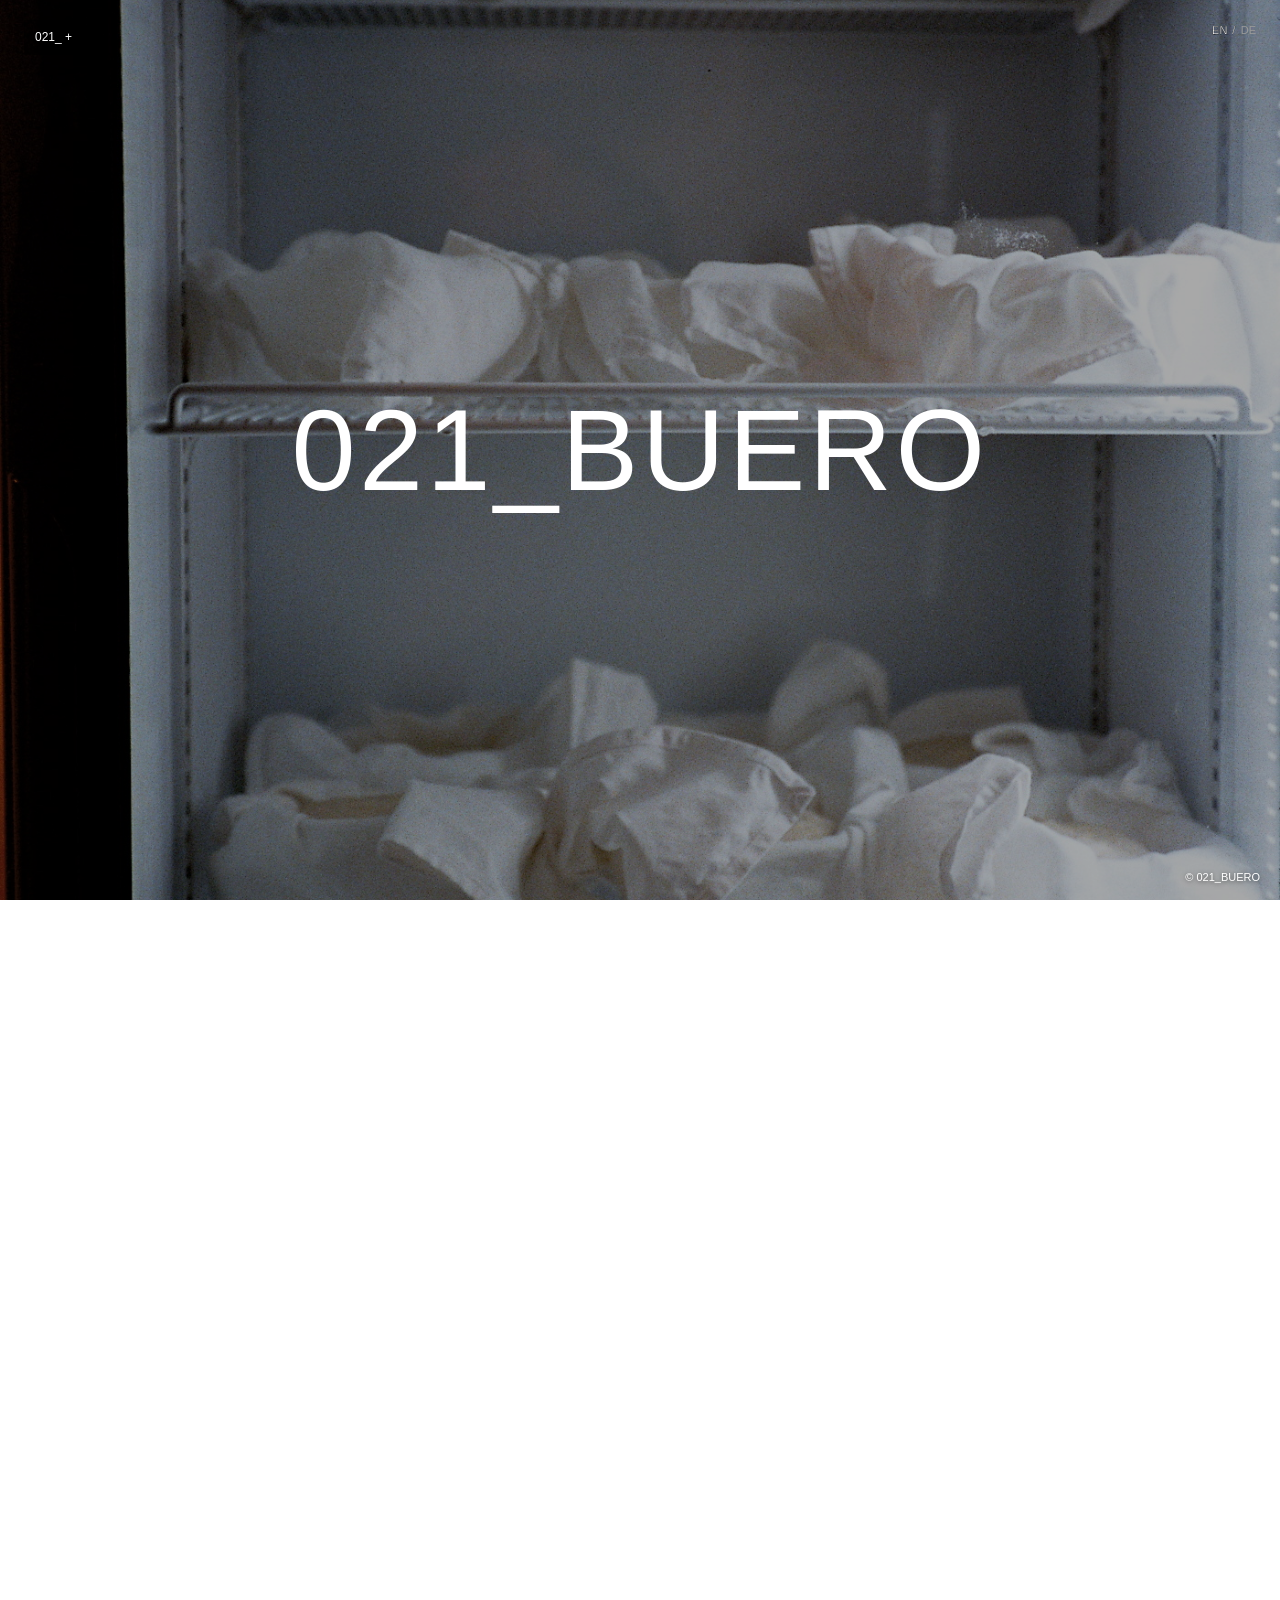
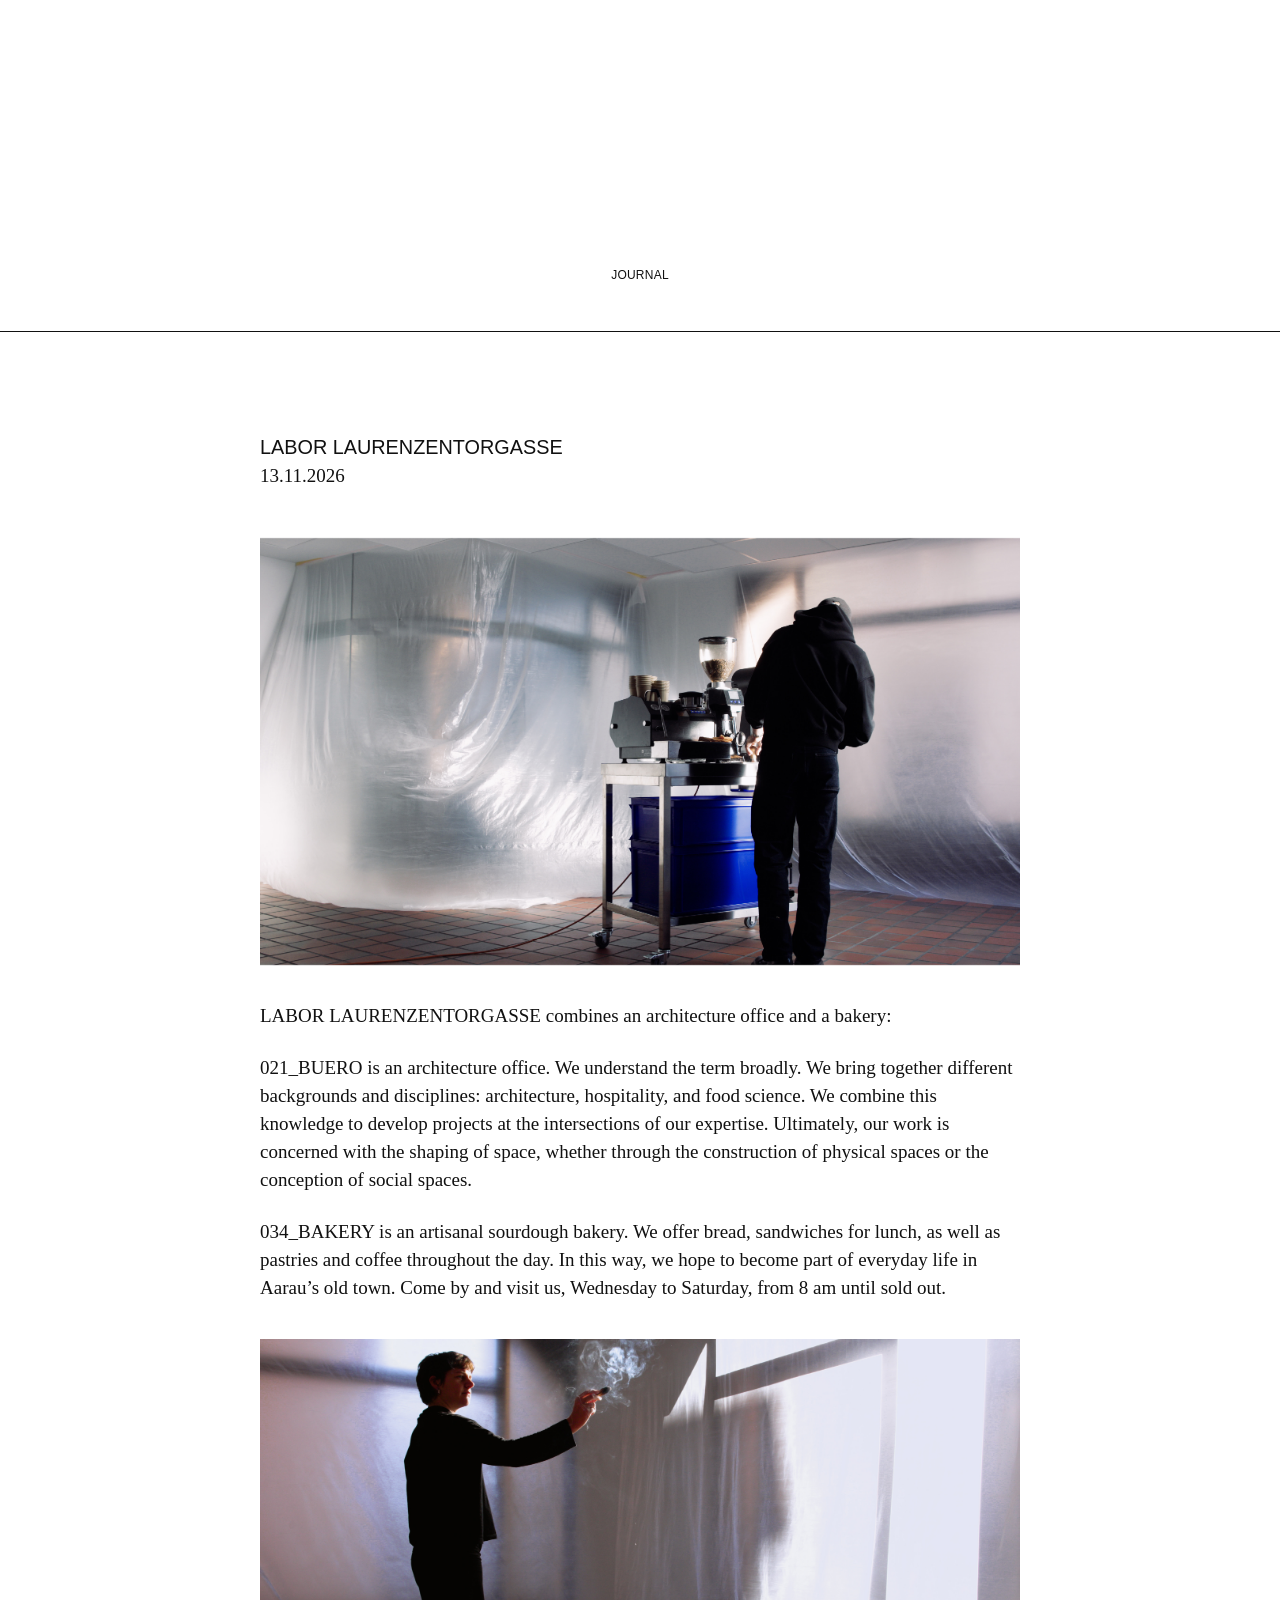
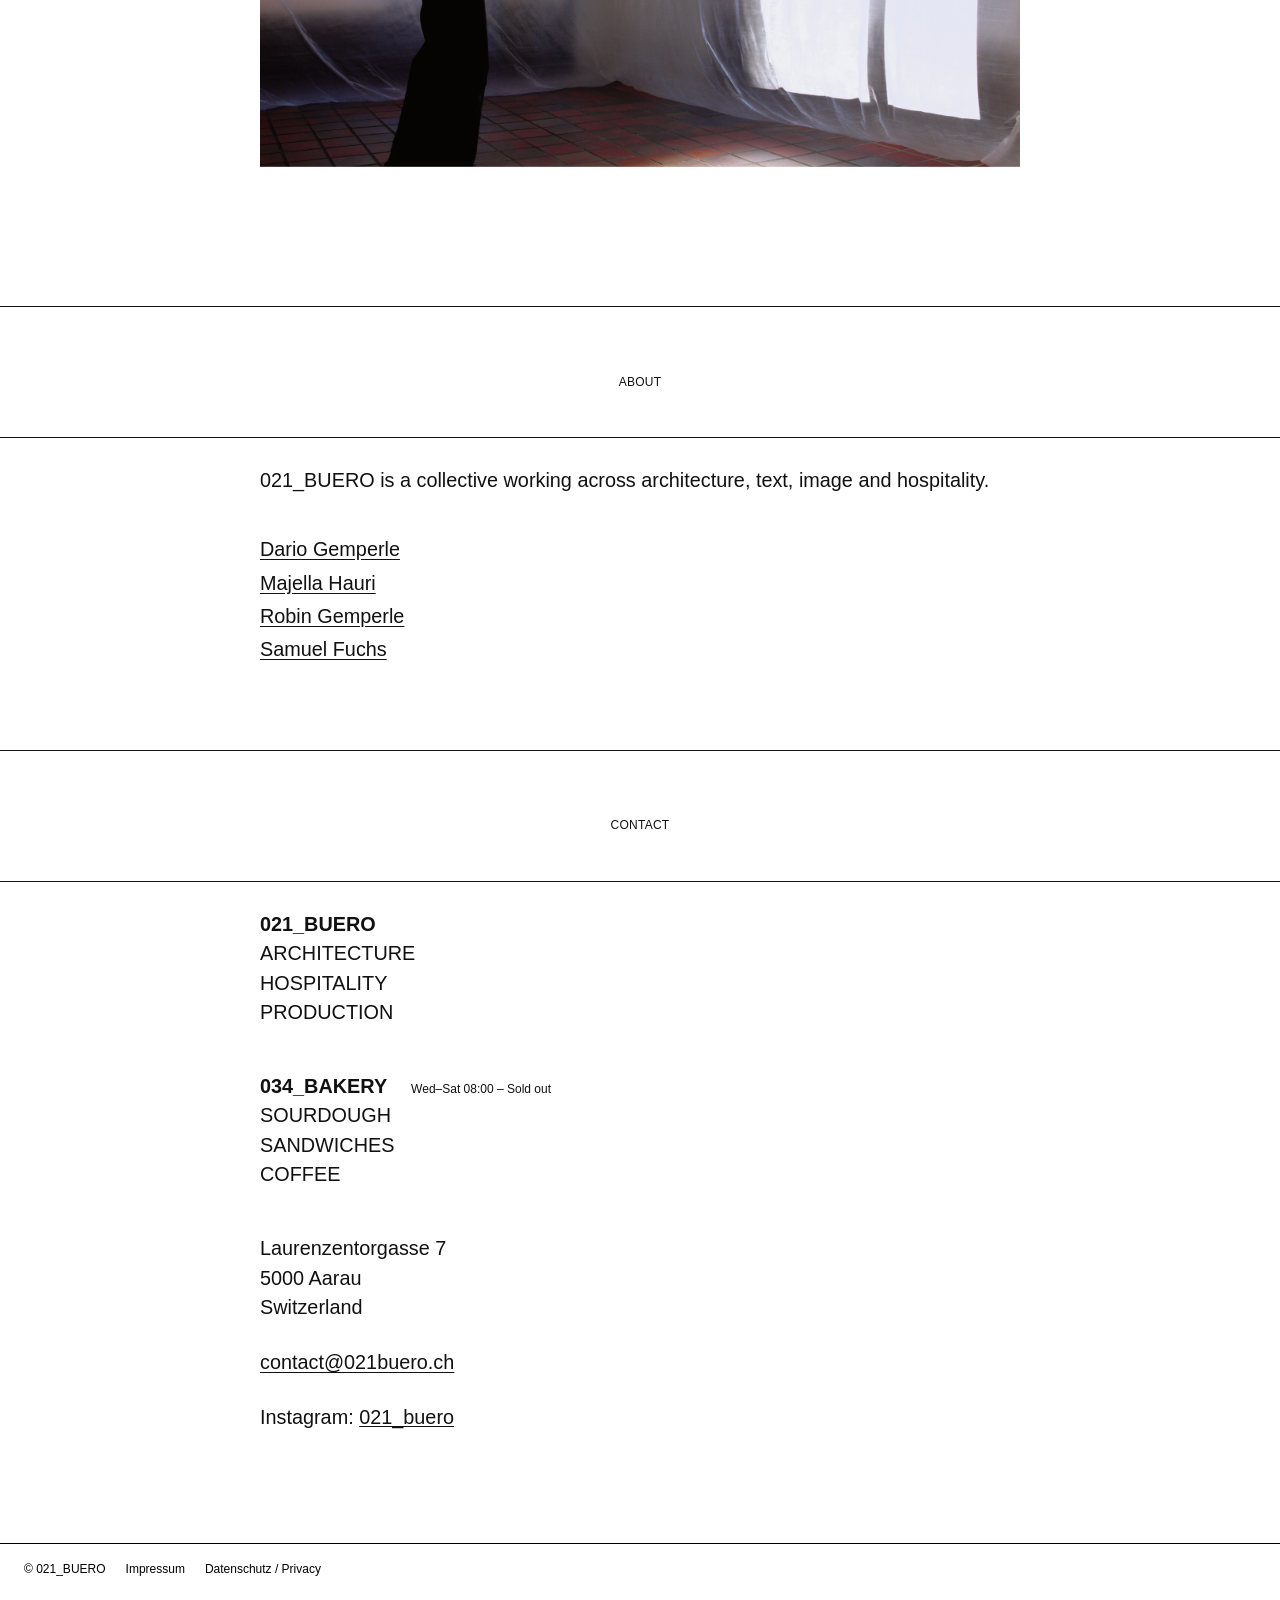
==== commit 0df6d9fe: "Add files via upload" ====
--- a/index.html
+++ b/index.html
@@ -12,7 +12,7 @@
 <meta content="website" property="og:type"/>
 <meta content="https://021buero.ch/" property="og:url"/>
 <meta content="https://021buero.ch/preview.jpg?v=2" property="og:image"/>
-<link rel="stylesheet" href="style.css?v=3"/>
+<link rel="stylesheet" href="style.css?v=6"/>
 </head>
 <body>
 <nav aria-label="Main navigation" class="site-menu">
@@ -54,26 +54,26 @@
 <div class="info-inner">
 <p id="aboutDetail">021_BUERO is a collective working across architecture, text, image and hospitality.</p>
 <div class="people">
-<section class="person">
-<h3>Dario Gemperle</h3>
-<p class="qualification">BSc Hospitality Management / MSc Gastronomic Sciences</p>
-<p class="bio" id="bioDario"></p>
-</section>
-<section class="person">
-<h3>Majella Hauri</h3>
-<p class="qualification" id="qualificationMajella">MSc Architecture ETH</p>
-<p class="bio" id="bioMajella"></p>
-</section>
-<section class="person">
-<h3>Robin Gemperle</h3>
-<p class="qualification" id="qualificationRobin">MSc Architecture ETH</p>
-<p class="bio" id="bioRobin"></p>
-</section>
-<section class="person">
-<h3>Samuel Fuchs</h3>
-<p class="qualification" id="qualificationSamuel">MSc Architecture ETH</p>
-<p class="bio" id="bioSamuel"></p>
-</section>
+<details class="person">
+<summary>Dario Gemperle</summary>
+<div class="person-details"><p class="qualification">BSc Hospitality Management / MSc Gastronomic Sciences</p>
+<p class="bio" id="bioDario"></p></div>
+</details>
+<details class="person">
+<summary>Majella Hauri</summary>
+<div class="person-details"><p class="qualification" id="qualificationMajella">MSc Architecture ETH</p>
+<p class="bio" id="bioMajella"></p></div>
+</details>
+<details class="person">
+<summary>Robin Gemperle</summary>
+<div class="person-details"><p class="qualification" id="qualificationRobin">MSc Architecture ETH</p>
+<p class="bio" id="bioRobin"></p></div>
+</details>
+<details class="person">
+<summary>Samuel Fuchs</summary>
+<div class="person-details"><p class="qualification" id="qualificationSamuel">MSc Architecture ETH</p>
+<p class="bio" id="bioSamuel"></p></div>
+</details>
 </div>
 </div>
 </section>
@@ -91,8 +91,10 @@
 </p>
 </div>
 <div class="contact-block">
-<p class="contact-name">034_BAKERY</p>
-<p class="bakery-hours" id="bakeryHours">Mi–Sa 08:00 – Ausverkauft</p>
+<div class="bakery-heading">
+  <p class="contact-name">034_BAKERY</p>
+  <p class="bakery-hours" id="bakeryHours">Mi–Sa 08:00 – Ausverkauft</p>
+</div>
 <p>
   <span id="contactSourdough">SAUERTEIG</span><br/>
   SANDWICHES<br/>
@@ -109,6 +111,6 @@
   <a href="impressum.html">Impressum</a>
   <a href="datenschutz.html">Datenschutz / Privacy</a>
 </footer>
-<script src="script.js" defer></script>
+<script src="script.js?v=5" defer></script>
 </body>
 </html>
--- a/style.css
+++ b/style.css
@@ -51,31 +51,32 @@
 /* Bildnachweis auf dem Startbild. */
 .fullbleed-credit { position: absolute; right: 20px; bottom: 16px; z-index: 5; color: #fff; font: 11px/1.3 var(--font); text-shadow: 0 1px 4px rgba(0,0,0,.55); pointer-events: none; }
 
-/* Journalartikel: Times New Roman, Bilder und Bildunterschriften in gleicher Spaltenbreite. */
+/* Journalartikel: reduzierte Typografie und Bildnachweis direkt auf dem Bild. */
 .article { min-height: 80svh; padding: clamp(40px,8vw,120px) 24px; background: #fff; color: #111; }
 .article-inner, .info-inner { width: min(100%,var(--content-width)); margin-inline: auto; text-align: left; }
-.article h3 { margin: 0 0 1.35em; font-size: var(--text-size); font-weight: 700; line-height: 1.48; text-transform: uppercase; }
-.article-date { display: block; margin: -1.1em 0 2.5em; font-size: var(--small-size); line-height: 1.4; font-weight: 400; }
-.journal-body > p { margin: 0 0 1.25em; font-family: "Times New Roman", Times, serif; font-size: clamp(19px,2vw,23px); line-height: 1.48; font-weight: 400; }
-.article-figure { width: 100%; margin: 2.3em 0; }
+.article h3 { margin: 0; font-size: var(--text-size); font-weight: 400; line-height: 1.4; text-transform: uppercase; }
+.article-date { display: block; margin: 0 0 2.5em; font-family: "Times New Roman", Times, serif; font-size: clamp(17px, 1.65vw, 19px); line-height: 1.48; font-weight: 400; }
+.journal-body > p { margin: 0 0 1.25em; font-family: "Times New Roman", Times, serif; font-size: clamp(17px, 1.65vw, 19px); line-height: 1.48; font-weight: 400; }
+.article-figure { position: relative; width: 100%; margin: 2.3em 0; }
 .article-figure img { display: block; width: 100%; height: auto; }
-.article-figure figcaption { margin-top: 9px; color: #555; font: 12px/1.45 var(--font); }
+.article-figure figcaption { display: none; }
 
 /* About und Contact. */
 .info-section { padding: 85px 24px; background: #fff; color: #111; }
 .section-heading + .info-section { border-top: 0; padding-top: 28px; }
 .info-inner p { margin: 0 0 1.3em; font-size: var(--text-size); line-height: 1.48; }
 .info-inner a { color: inherit; text-underline-offset: 3px; }
-.people { display: flex; flex-direction: column; gap: 42px; margin-top: 40px; }
-.person h3, .person .qualification, .person .bio { font-size: clamp(14px,1.15vw,16px); line-height: 1.5; letter-spacing: 0; }
-.person h3 { margin: 0 0 .2em; font-weight: 700; }
+.people { display: flex; flex-direction: column; gap: 0; margin-top: 40px; }
+.person .qualification, .person .bio { font-family: var(--font); font-size: var(--text-size); line-height: 1.5; letter-spacing: 0; }
 .person .qualification { margin: 0 0 .7em; }
 .person .bio { margin: 0; }
 #contact-content a[href*="instagram.com"] { text-decoration: underline; text-underline-offset: 2px; }
 .contact-block { margin-bottom: 2.8em; }
 .contact-block p { margin: 0; }
 .contact-block .contact-name { font-weight: 700; }
-.contact-block .bakery-hours { font-size: clamp(14px,1.15vw,16px); font-weight: 700; margin-bottom: 0; }
+.contact-block .bakery-hours { font-family: var(--font); font-size: 12px; font-weight: 300; line-height: 1.4; margin: 0; }
+.bakery-heading { display: flex; align-items: baseline; justify-content: flex-start; gap: 24px; flex-wrap: wrap; }
+.bakery-heading .contact-name { margin: 0; }
 .contact-block .contact-name + p:not(.bakery-hours) { margin-top: 0; }
 
 
@@ -166,4 +167,16 @@
     gap: 8px 14px;
     font-size: 11px;
   }
-}+}
+/* Team: names share the introductory text size; biographies expand on tap. */
+.person { margin: 0; }
+.person summary { display: block; width: fit-content; cursor: pointer; font-family: var(--font); font-size: var(--text-size); font-weight: 400; line-height: 1.48; list-style: none; text-decoration: underline; text-underline-offset: 3px; }
+.person summary::-webkit-details-marker { display: none; }
+.person summary::marker { content: ""; }
+.person summary:focus-visible { outline: 1px solid currentColor; outline-offset: 3px; }
+.person + .person { margin-top: .25em; }
+.person-details { padding: 10px 0 20px; max-width: var(--content-width); }
+.person-details .qualification { margin: 0 0 .7em; }
+.person-details .bio { margin: 0; }
+@media (max-width: 700px) {
+}
